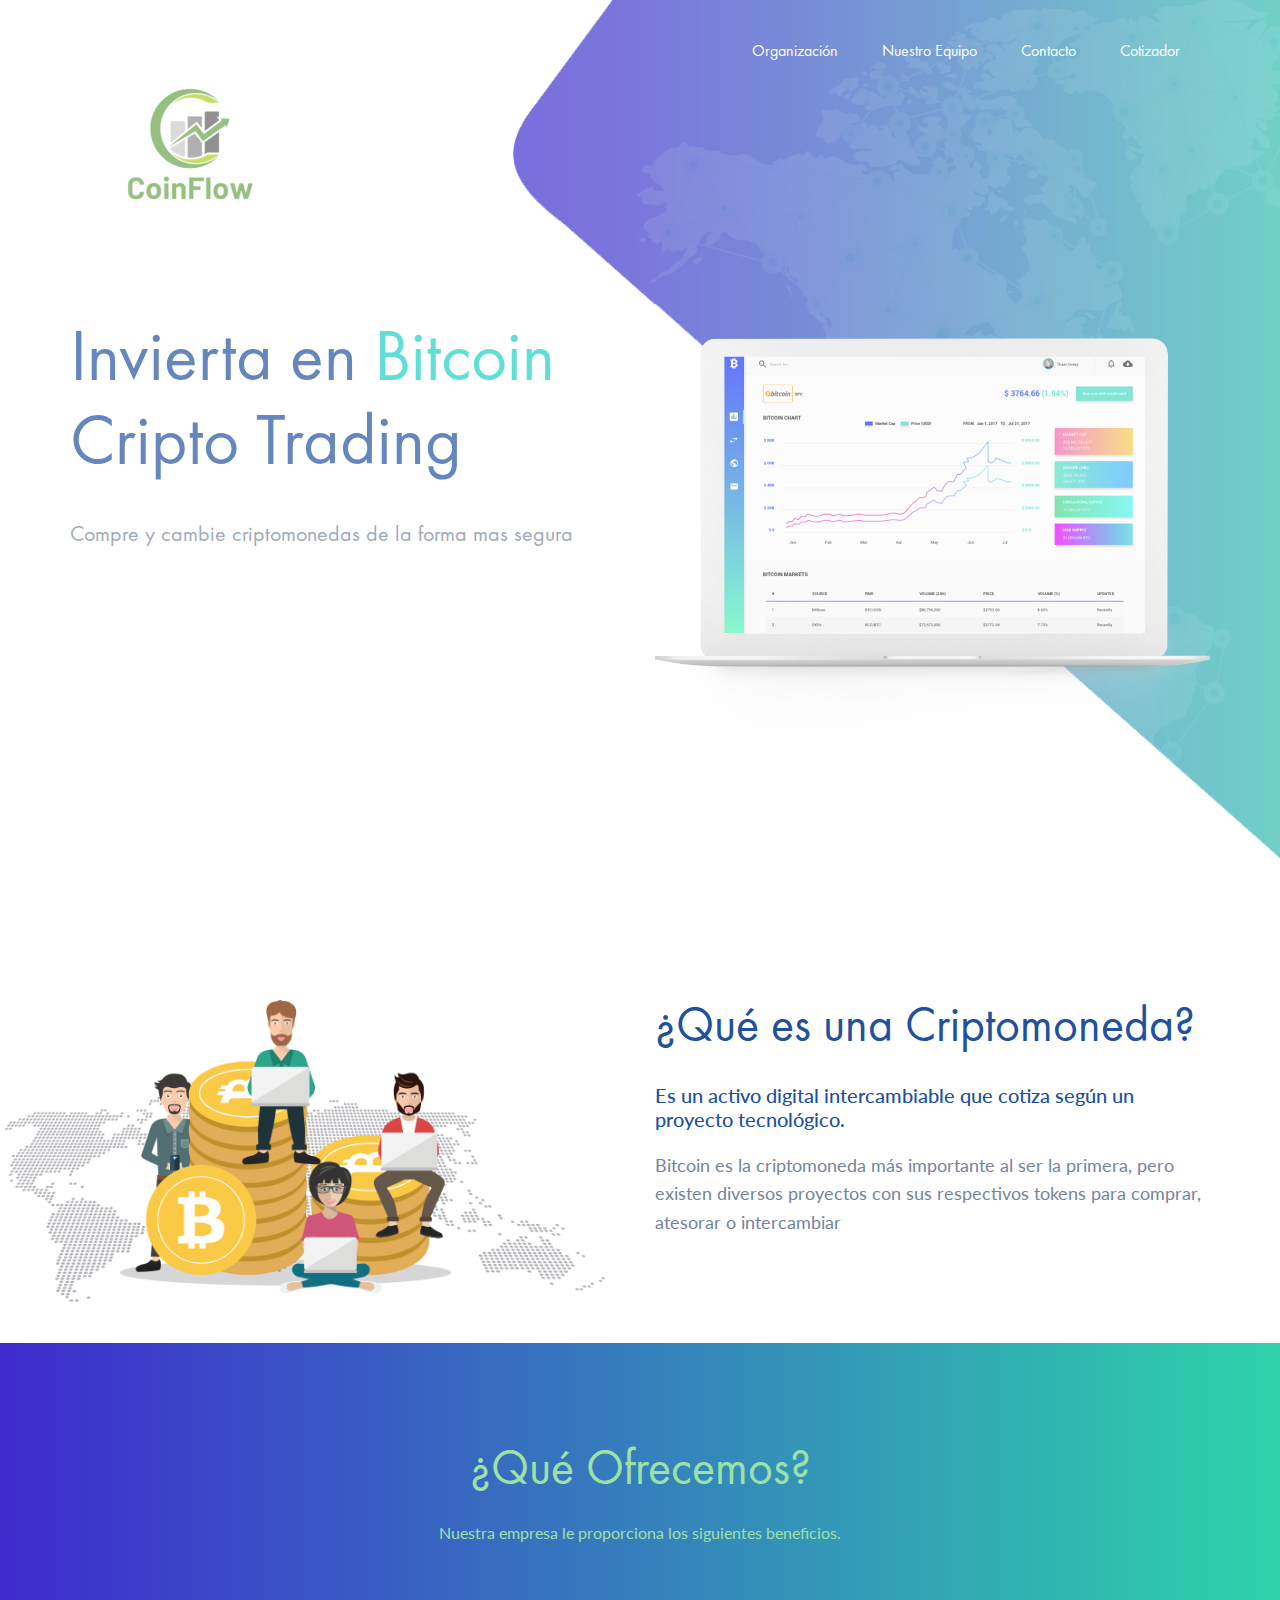
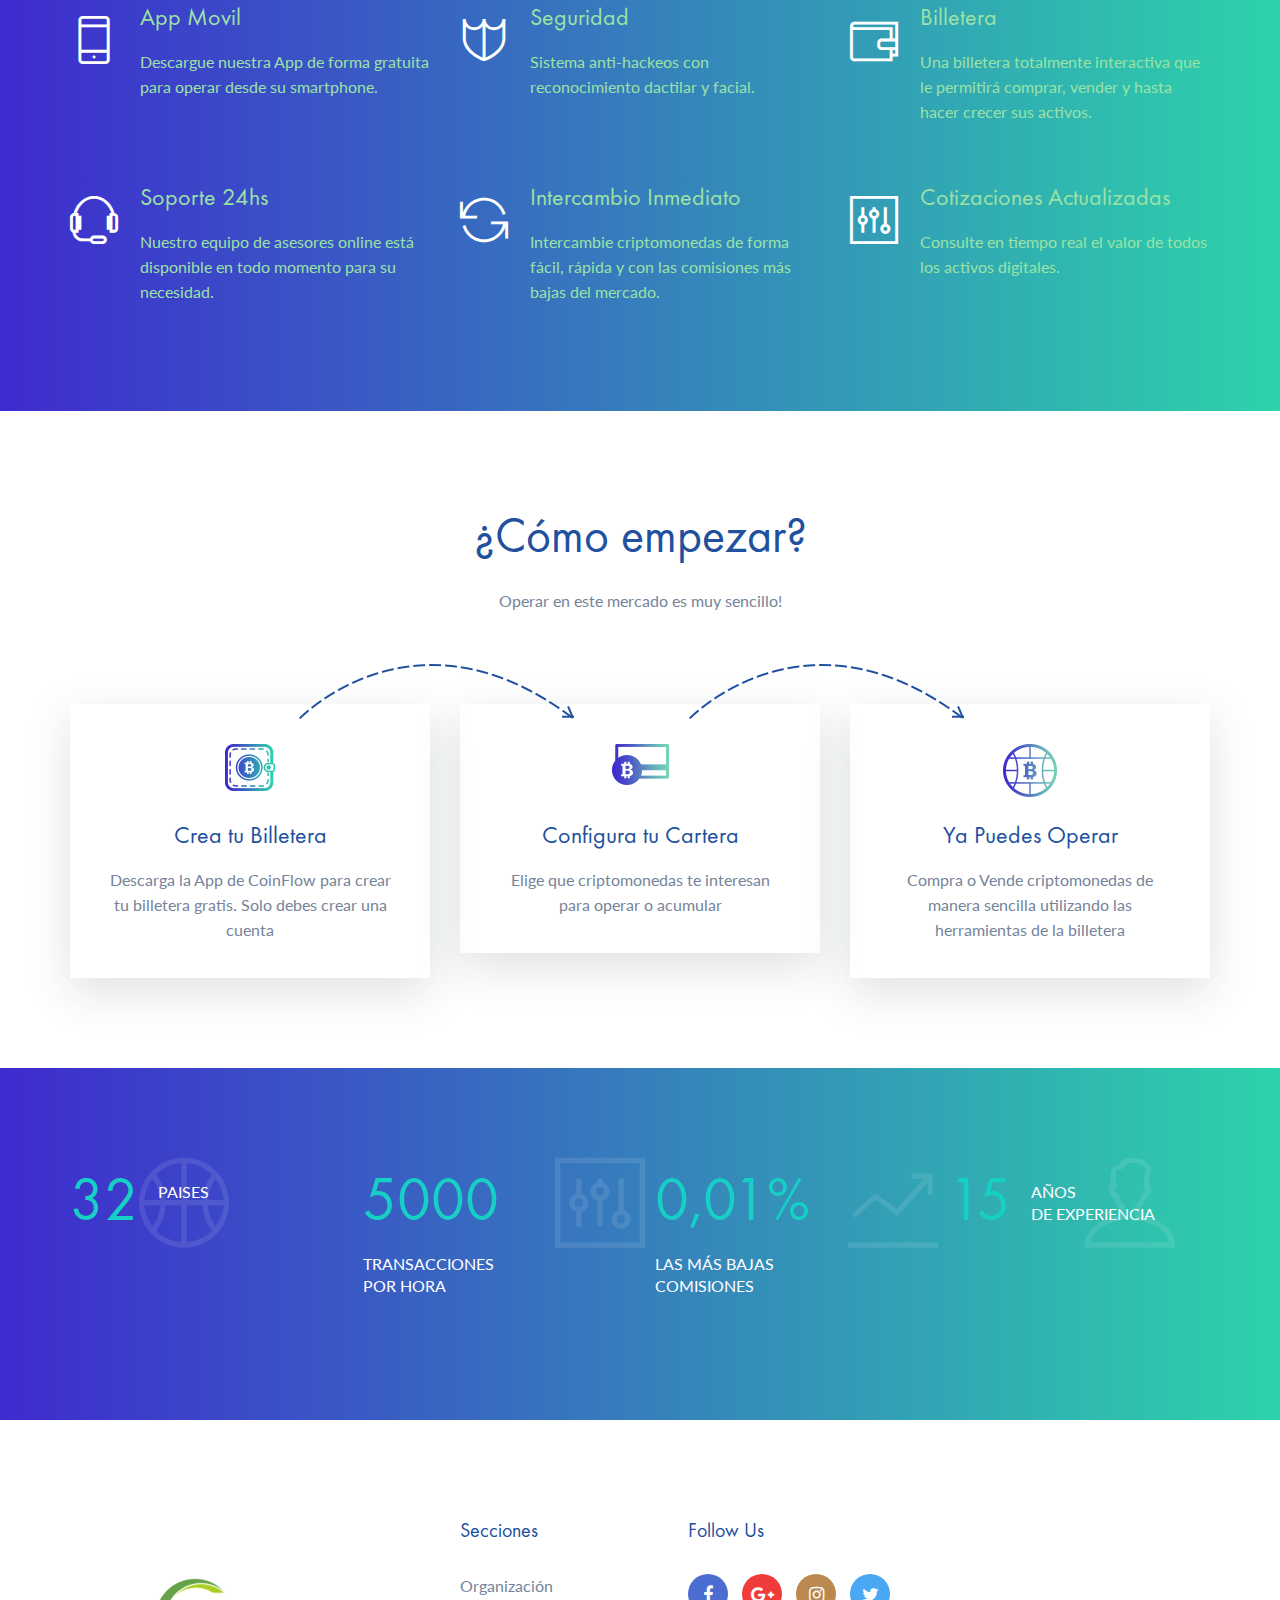
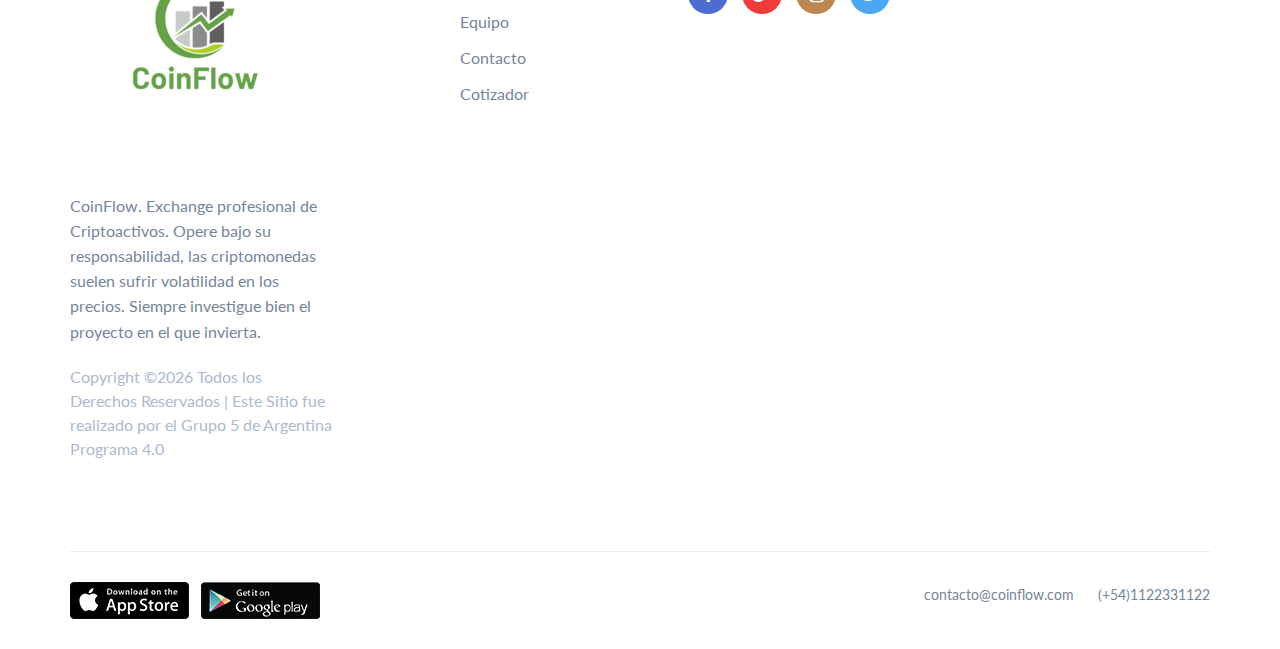
==== Home/index.html @ 4977f675 "Proyecto final" ====
<!DOCTYPE html>
<html lang="Es">
<head>
	<title>Grupo 5 - Landing Page CoinFlow</title>
	<meta charset="UTF-8">
	<meta name="description" content="Grupo 5 - Landing Page CoinFlow">
	<meta name="keywords" content="cryptocurrency, unica, creative, html">
	<meta name="viewport" content="width=device-width, initial-scale=1.0">

	<link href="img/favicon.ico" rel="shortcut icon"/>

	<link href="https://fonts.googleapis.com/css?family=Lato" rel="stylesheet">

	<link rel="stylesheet" href="css/bootstrap.min.css"/>
	<link rel="stylesheet" href="css/font-awesome.min.css"/>
	<link rel="stylesheet" href="css/themify-icons.css"/>
	<link rel="stylesheet" href="css/animate.css"/>
	<link rel="stylesheet" href="css/owl.carousel.css"/>
	<link rel="stylesheet" href="css/style.css"/>




</head>
<body>

	<div id="preloder">
		<div class="loader"></div>
	</div>

	<header class="header-section clearfix">
		<div class="container-fluid">
			<a href="index.html" class="site-logo">
				<img src="img/logo.png" alt="">
			</a>
			<div class="responsive-bar"><i class="fa fa-bars"></i></div>
			<a href="" class="user"><i class="fa fa-user"></i></a>
			<nav class="main-menu">
				<ul class="menu-list">
					<li><a href="">Organización</a></li>
					<li><a href="../Secciones/Nuestro Equipo-20230413T025126Z-001/Nuestro Equipo/Index.QS1.html">Nuestro Equipo</a></li>
					<li><a href="../Secciones/Formulario de Contacto/formulario.html">Contacto</a></li>
					<li><a href="../Secciones/Cotizador/index.html">Cotizador</a></li>
				</ul>
			</nav>
		</div>
	</header>

	<section class="hero-section">
		<div class="container">
			<div class="row">
				<div class="col-md-6 hero-text">
					<h2>Invierta en <span>Bitcoin</span> <br>Cripto Trading</h2>
					<h4>Compre y cambie criptomonedas de la forma mas segura</h4>
				</div>
				<div class="col-md-6">
					<img src="img/laptop.png" class="laptop-image" alt="">
				</div>
			</div>
		</div>
	</section>


	<section class="about-section spad">
		<div class="container">
			<div class="row">
				<div class="col-lg-6 offset-lg-6 about-text">
					<h2>¿Qué es una Criptomoneda?</h2>
					<h5>Es un activo digital intercambiable que cotiza según un proyecto tecnológico.</h5>
					<p>Bitcoin es la criptomoneda más importante al ser la primera, pero existen diversos proyectos con sus respectivos tokens para comprar, atesorar o intercambiar </p>
				</div>
			</div>
			<div class="about-img">
				<img src="img/about-img.png" alt="">
			</div>
		</div>
	</section>


	<section class="features-section spad gradient-bg">
		<div class="container text-white">
			<div class="section-title text-center">
				<h2>¿Qué Ofrecemos?</h2>
				<p>Nuestra empresa le proporciona los siguientes beneficios.</p>
			</div>
			<div class="row">
				<!-- feature -->
				<div class="col-md-6 col-lg-4 feature">
					<i class="ti-mobile"></i>
					<div class="feature-content">
						<h4>App Movil</h4>
						<p>Descargue nuestra App de forma gratuita para operar desde su smartphone. </p>
					</div>
				</div>
				<!-- feature -->
				<div class="col-md-6 col-lg-4 feature">
					<i class="ti-shield"></i>
					<div class="feature-content">
						<h4>Seguridad</h4>
						<p>Sistema anti-hackeos con reconocimiento dactilar y facial. </p>
					</div>
				</div>
				<!-- feature -->
				<div class="col-md-6 col-lg-4 feature">
					<i class="ti-wallet"></i>
					<div class="feature-content">
						<h4>Billetera</h4>
						<p>Una billetera totalmente interactiva que le permitirá comprar, vender y hasta hacer crecer sus activos. </p>
					</div>
				</div>
				<!-- feature -->
				<div class="col-md-6 col-lg-4 feature">
					<i class="ti-headphone-alt"></i>
					<div class="feature-content">
						<h4>Soporte 24hs</h4>
						<p>Nuestro equipo de asesores online está disponible en todo momento para su necesidad. </p>
					</div>
				</div>
				<!-- feature -->
				<div class="col-md-6 col-lg-4 feature">
					<i class="ti-reload"></i>
					<div class="feature-content">
						<h4>Intercambio Inmediato</h4>
						<p>Intercambie criptomonedas de forma fácil, rápida y con las comisiones más bajas del mercado. </p>
					</div>
				</div>
				<!-- feature -->
				<div class="col-md-6 col-lg-4 feature">
					<i class="ti-panel"></i>
					<div class="feature-content">
						<h4>Cotizaciones Actualizadas</h4>
						<p>Consulte en tiempo real el valor de todos los activos digitales. </p>
					</div>
				</div>
			</div>
		</div>
	</section>


	<section class="process-section spad">
		<div class="container">
			<div class="section-title text-center">
				<h2>¿Cómo empezar?</h2>
				<p>Operar en este mercado es muy sencillo! </p>
			</div>
			<div class="row">
				<div class="col-md-4 process">
					<div class="process-step">
						<figure class="process-icon">
							<img src="img/process-icons/1.png" alt="#">
						</figure>
						<h4>Crea tu Billetera</h4>
						<p>Descarga la App de CoinFlow para crear tu billetera gratis. Solo debes crear una cuenta </p>
					</div>
				</div>
				<div class="col-md-4 process">
					<div class="process-step">
						<figure class="process-icon">
							<img src="img/process-icons/2.png" alt="#">
						</figure>
						<h4>Configura tu Cartera</h4>
						<p>Elige que criptomonedas te interesan para operar o acumular </p>
					</div>
				</div>
				<div class="col-md-4 process">
					<div class="process-step">
						<figure class="process-icon">
							<img src="img/process-icons/3.png" alt="#">
						</figure>
						<h4>Ya Puedes Operar</h4>
						<p>Compra o Vende criptomonedas de manera sencilla utilizando las herramientas de la billetera </p>
					</div>
				</div>
			</div>
		</div>
	</section>


	<section class="fact-section gradient-bg">
		<div class="container">
			<div class="row">
				<div class="col-sm-6 col-md-6 col-lg-3">
					<div class="fact">
						<h2>32</h2>
						<p>Paises</p>
						<i class="ti-basketball"></i>
					</div>
				</div>
				<div class="col-sm-6 col-md-6 col-lg-3">
					<div class="fact">
						<h2>5000</h2>
						<p>Transacciones  <br> por hora</p>
						<i class="ti-panel"></i>
					</div>
				</div>
				<div class="col-sm-6 col-md-6 col-lg-3">
					<div class="fact">
						<h2>0,01%</h2>
						<p>Las más bajas <br> comisiones</p>
						<i class="ti-stats-up"></i>
					</div>
				</div>
				<div class="col-sm-6 col-md-6 col-lg-3">
					<div class="fact">
						<h2>15</h2>
						<p>Años <br> de experiencia</p>
						<i class="ti-user"></i>
					</div>
				</div>
			</div>
		</div>
	</section>



	<footer class="footer-section">
		<div class="container">
			<div class="row spad">
				<div class="col-md-6 col-lg-3 footer-widget">
					<img src="img/logo.png" class="mb-4" alt="">
					<p>CoinFlow. Exchange profesional de Criptoactivos. Opere bajo su responsabilidad, las criptomonedas suelen sufrir volatilidad en los precios. Siempre investigue bien el proyecto en el que invierta.</p>
					<span>
Copyright &copy;<script>document.write(new Date().getFullYear());</script> Todos los Derechos Reservados | Este Sitio fue realizado por el Grupo 5 de Argentina Programa 4.0</span>
				</div>
				<div class="col-md-6 col-lg-2 offset-lg-1 footer-widget">
					<h5 class="widget-title">Secciones</h5>
					<ul>
						<li><a href="#">Organización</a></li>
						<li><a href="#">Equipo</a></li>
						<li><a href="#">Contacto</a></li>
						<li><a href="#">Cotizador</a></li>
					</ul>
				</div>
				<div class="col-md-6 col-lg-3 footer-widget pl-lg-5 pl-3">
					<h5 class="widget-title">Follow Us</h5>
					<div class="social">
						<a href="" class="facebook"><i class="fa fa-facebook"></i></a>
						<a href="" class="google"><i class="fa fa-google-plus"></i></a>
						<a href="" class="instagram"><i class="fa fa-instagram"></i></a>
						<a href="" class="twitter"><i class="fa fa-twitter"></i></a>
					</div>
				</div>
			</div>
			<div class="footer-bottom">
				<div class="row">
					<div class="col-lg-4 store-links text-center text-lg-left pb-3 pb-lg-0">
						<a href=""><img src="img/appstore.png" alt="" class="mr-2"></a>
						<a href=""><img src="img/playstore.png" alt=""></a>
					</div>
					<div class="col-lg-8 text-center text-lg-right">
						<ul class="footer-nav">
							<li><a href="">contacto@coinflow.com</a></li>
							<li><a href="">(+54)1122331122</a></li>
						</ul>
					</div>
				</div>
			</div>
		</div>
	</footer>


	<script src="js/jquery-3.2.1.min.js"></script>
	<script src="js/main.js"></script>
</body>
</html>
---- Home/css/themify-icons.css ----
@font-face {
	font-family: 'themify';
	src:url('../icon-fonts/themify.eot?-fvbane');
	src:url('../icon-fonts/themify.eot?#iefix-fvbane') format('embedded-opentype'),
		url('../icon-fonts/themify.woff?-fvbane') format('woff'),
		url('../icon-fonts/themify.ttf?-fvbane') format('truetype'),
		url('../icon-fonts/themify.svg?-fvbane#themify') format('svg');
	font-weight: normal;
	font-style: normal;
}

[class^="ti-"], [class*=" ti-"] {
	font-family: 'themify';
	speak: none;
	font-style: normal;
	font-weight: normal;
	font-variant: normal;
	text-transform: none;
	line-height: 1;

	/* Better Font Rendering =========== */
	-webkit-font-smoothing: antialiased;
	-moz-osx-font-smoothing: grayscale;
}

.ti-wand:before {
	content: "\e600";
}
.ti-volume:before {
	content: "\e601";
}
.ti-user:before {
	content: "\e602";
}
.ti-unlock:before {
	content: "\e603";
}
.ti-unlink:before {
	content: "\e604";
}
.ti-trash:before {
	content: "\e605";
}
.ti-thought:before {
	content: "\e606";
}
.ti-target:before {
	content: "\e607";
}
.ti-tag:before {
	content: "\e608";
}
.ti-tablet:before {
	content: "\e609";
}
.ti-star:before {
	content: "\e60a";
}
.ti-spray:before {
	content: "\e60b";
}
.ti-signal:before {
	content: "\e60c";
}
.ti-shopping-cart:before {
	content: "\e60d";
}
.ti-shopping-cart-full:before {
	content: "\e60e";
}
.ti-settings:before {
	content: "\e60f";
}
.ti-search:before {
	content: "\e610";
}
.ti-zoom-in:before {
	content: "\e611";
}
.ti-zoom-out:before {
	content: "\e612";
}
.ti-cut:before {
	content: "\e613";
}
.ti-ruler:before {
	content: "\e614";
}
.ti-ruler-pencil:before {
	content: "\e615";
}
.ti-ruler-alt:before {
	content: "\e616";
}
.ti-bookmark:before {
	content: "\e617";
}
.ti-bookmark-alt:before {
	content: "\e618";
}
.ti-reload:before {
	content: "\e619";
}
.ti-plus:before {
	content: "\e61a";
}
.ti-pin:before {
	content: "\e61b";
}
.ti-pencil:before {
	content: "\e61c";
}
.ti-pencil-alt:before {
	content: "\e61d";
}
.ti-paint-roller:before {
	content: "\e61e";
}
.ti-paint-bucket:before {
	content: "\e61f";
}
.ti-na:before {
	content: "\e620";
}
.ti-mobile:before {
	content: "\e621";
}
.ti-minus:before {
	content: "\e622";
}
.ti-medall:before {
	content: "\e623";
}
.ti-medall-alt:before {
	content: "\e624";
}
.ti-marker:before {
	content: "\e625";
}
.ti-marker-alt:before {
	content: "\e626";
}
.ti-arrow-up:before {
	content: "\e627";
}
.ti-arrow-right:before {
	content: "\e628";
}
.ti-arrow-left:before {
	content: "\e629";
}
.ti-arrow-down:before {
	content: "\e62a";
}
.ti-lock:before {
	content: "\e62b";
}
.ti-location-arrow:before {
	content: "\e62c";
}
.ti-link:before {
	content: "\e62d";
}
.ti-layout:before {
	content: "\e62e";
}
.ti-layers:before {
	content: "\e62f";
}
.ti-layers-alt:before {
	content: "\e630";
}
.ti-key:before {
	content: "\e631";
}
.ti-import:before {
	content: "\e632";
}
.ti-image:before {
	content: "\e633";
}
.ti-heart:before {
	content: "\e634";
}
.ti-heart-broken:before {
	content: "\e635";
}
.ti-hand-stop:before {
	content: "\e636";
}
.ti-hand-open:before {
	content: "\e637";
}
.ti-hand-drag:before {
	content: "\e638";
}
.ti-folder:before {
	content: "\e639";
}
.ti-flag:before {
	content: "\e63a";
}
.ti-flag-alt:before {
	content: "\e63b";
}
.ti-flag-alt-2:before {
	content: "\e63c";
}
.ti-eye:before {
	content: "\e63d";
}
.ti-export:before {
	content: "\e63e";
}
.ti-exchange-vertical:before {
	content: "\e63f";
}
.ti-desktop:before {
	content: "\e640";
}
.ti-cup:before {
	content: "\e641";
}
.ti-crown:before {
	content: "\e642";
}
.ti-comments:before {
	content: "\e643";
}
.ti-comment:before {
	content: "\e644";
}
.ti-comment-alt:before {
	content: "\e645";
}
.ti-close:before {
	content: "\e646";
}
.ti-clip:before {
	content: "\e647";
}
.ti-angle-up:before {
	content: "\e648";
}
.ti-angle-right:before {
	content: "\e649";
}
.ti-angle-left:before {
	content: "\e64a";
}
.ti-angle-down:before {
	content: "\e64b";
}
.ti-check:before {
	content: "\e64c";
}
.ti-check-box:before {
	content: "\e64d";
}
.ti-camera:before {
	content: "\e64e";
}
.ti-announcement:before {
	content: "\e64f";
}
.ti-brush:before {
	content: "\e650";
}
.ti-briefcase:before {
	content: "\e651";
}
.ti-bolt:before {
	content: "\e652";
}
.ti-bolt-alt:before {
	content: "\e653";
}
.ti-blackboard:before {
	content: "\e654";
}
.ti-bag:before {
	content: "\e655";
}
.ti-move:before {
	content: "\e656";
}
.ti-arrows-vertical:before {
	content: "\e657";
}
.ti-arrows-horizontal:before {
	content: "\e658";
}
.ti-fullscreen:before {
	content: "\e659";
}
.ti-arrow-top-right:before {
	content: "\e65a";
}
.ti-arrow-top-left:before {
	content: "\e65b";
}
.ti-arrow-circle-up:before {
	content: "\e65c";
}
.ti-arrow-circle-right:before {
	content: "\e65d";
}
.ti-arrow-circle-left:before {
	content: "\e65e";
}
.ti-arrow-circle-down:before {
	content: "\e65f";
}
.ti-angle-double-up:before {
	content: "\e660";
}
.ti-angle-double-right:before {
	content: "\e661";
}
.ti-angle-double-left:before {
	content: "\e662";
}
.ti-angle-double-down:before {
	content: "\e663";
}
.ti-zip:before {
	content: "\e664";
}
.ti-world:before {
	content: "\e665";
}
.ti-wheelchair:before {
	content: "\e666";
}
.ti-view-list:before {
	content: "\e667";
}
.ti-view-list-alt:before {
	content: "\e668";
}
.ti-view-grid:before {
	content: "\e669";
}
.ti-uppercase:before {
	content: "\e66a";
}
.ti-upload:before {
	content: "\e66b";
}
.ti-underline:before {
	content: "\e66c";
}
.ti-truck:before {
	content: "\e66d";
}
.ti-timer:before {
	content: "\e66e";
}
.ti-ticket:before {
	content: "\e66f";
}
.ti-thumb-up:before {
	content: "\e670";
}
.ti-thumb-down:before {
	content: "\e671";
}
.ti-text:before {
	content: "\e672";
}
.ti-stats-up:before {
	content: "\e673";
}
.ti-stats-down:before {
	content: "\e674";
}
.ti-split-v:before {
	content: "\e675";
}
.ti-split-h:before {
	content: "\e676";
}
.ti-smallcap:before {
	content: "\e677";
}
.ti-shine:before {
	content: "\e678";
}
.ti-shift-right:before {
	content: "\e679";
}
.ti-shift-left:before {
	content: "\e67a";
}
.ti-shield:before {
	content: "\e67b";
}
.ti-notepad:before {
	content: "\e67c";
}
.ti-server:before {
	content: "\e67d";
}
.ti-quote-right:before {
	content: "\e67e";
}
.ti-quote-left:before {
	content: "\e67f";
}
.ti-pulse:before {
	content: "\e680";
}
.ti-printer:before {
	content: "\e681";
}
.ti-power-off:before {
	content: "\e682";
}
.ti-plug:before {
	content: "\e683";
}
.ti-pie-chart:before {
	content: "\e684";
}
.ti-paragraph:before {
	content: "\e685";
}
.ti-panel:before {
	content: "\e686";
}
.ti-package:before {
	content: "\e687";
}
.ti-music:before {
	content: "\e688";
}
.ti-music-alt:before {
	content: "\e689";
}
.ti-mouse:before {
	content: "\e68a";
}
.ti-mouse-alt:before {
	content: "\e68b";
}
.ti-money:before {
	content: "\e68c";
}
.ti-microphone:before {
	content: "\e68d";
}
.ti-menu:before {
	content: "\e68e";
}
.ti-menu-alt:before {
	content: "\e68f";
}
.ti-map:before {
	content: "\e690";
}
.ti-map-alt:before {
	content: "\e691";
}
.ti-loop:before {
	content: "\e692";
}
.ti-location-pin:before {
	content: "\e693";
}
.ti-list:before {
	content: "\e694";
}
.ti-light-bulb:before {
	content: "\e695";
}
.ti-Italic:before {
	content: "\e696";
}
.ti-info:before {
	content: "\e697";
}
.ti-infinite:before {
	content: "\e698";
}
.ti-id-badge:before {
	content: "\e699";
}
.ti-hummer:before {
	content: "\e69a";
}
.ti-home:before {
	content: "\e69b";
}
.ti-help:before {
	content: "\e69c";
}
.ti-headphone:before {
	content: "\e69d";
}
.ti-harddrives:before {
	content: "\e69e";
}
.ti-harddrive:before {
	content: "\e69f";
}
.ti-gift:before {
	content: "\e6a0";
}
.ti-game:before {
	content: "\e6a1";
}
.ti-filter:before {
	content: "\e6a2";
}
.ti-files:before {
	content: "\e6a3";
}
.ti-file:before {
	content: "\e6a4";
}
.ti-eraser:before {
	content: "\e6a5";
}
.ti-envelope:before {
	content: "\e6a6";
}
.ti-download:before {
	content: "\e6a7";
}
.ti-direction:before {
	content: "\e6a8";
}
.ti-direction-alt:before {
	content: "\e6a9";
}
.ti-dashboard:before {
	content: "\e6aa";
}
.ti-control-stop:before {
	content: "\e6ab";
}
.ti-control-shuffle:before {
	content: "\e6ac";
}
.ti-control-play:before {
	content: "\e6ad";
}
.ti-control-pause:before {
	content: "\e6ae";
}
.ti-control-forward:before {
	content: "\e6af";
}
.ti-control-backward:before {
	content: "\e6b0";
}
.ti-cloud:before {
	content: "\e6b1";
}
.ti-cloud-up:before {
	content: "\e6b2";
}
.ti-cloud-down:before {
	content: "\e6b3";
}
.ti-clipboard:before {
	content: "\e6b4";
}
.ti-car:before {
	content: "\e6b5";
}
.ti-calendar:before {
	content: "\e6b6";
}
.ti-book:before {
	content: "\e6b7";
}
.ti-bell:before {
	content: "\e6b8";
}
.ti-basketball:before {
	content: "\e6b9";
}
.ti-bar-chart:before {
	content: "\e6ba";
}
.ti-bar-chart-alt:before {
	content: "\e6bb";
}
.ti-back-right:before {
	content: "\e6bc";
}
.ti-back-left:before {
	content: "\e6bd";
}
.ti-arrows-corner:before {
	content: "\e6be";
}
.ti-archive:before {
	content: "\e6bf";
}
.ti-anchor:before {
	content: "\e6c0";
}
.ti-align-right:before {
	content: "\e6c1";
}
.ti-align-left:before {
	content: "\e6c2";
}
.ti-align-justify:before {
	content: "\e6c3";
}
.ti-align-center:before {
	content: "\e6c4";
}
.ti-alert:before {
	content: "\e6c5";
}
.ti-alarm-clock:before {
	content: "\e6c6";
}
.ti-agenda:before {
	content: "\e6c7";
}
.ti-write:before {
	content: "\e6c8";
}
.ti-window:before {
	content: "\e6c9";
}
.ti-widgetized:before {
	content: "\e6ca";
}
.ti-widget:before {
	content: "\e6cb";
}
.ti-widget-alt:before {
	content: "\e6cc";
}
.ti-wallet:before {
	content: "\e6cd";
}
.ti-video-clapper:before {
	content: "\e6ce";
}
.ti-video-camera:before {
	content: "\e6cf";
}
.ti-vector:before {
	content: "\e6d0";
}
.ti-themify-logo:before {
	content: "\e6d1";
}
.ti-themify-favicon:before {
	content: "\e6d2";
}
.ti-themify-favicon-alt:before {
	content: "\e6d3";
}
.ti-support:before {
	content: "\e6d4";
}
.ti-stamp:before {
	content: "\e6d5";
}
.ti-split-v-alt:before {
	content: "\e6d6";
}
.ti-slice:before {
	content: "\e6d7";
}
.ti-shortcode:before {
	content: "\e6d8";
}
.ti-shift-right-alt:before {
	content: "\e6d9";
}
.ti-shift-left-alt:before {
	content: "\e6da";
}
.ti-ruler-alt-2:before {
	content: "\e6db";
}
.ti-receipt:before {
	content: "\e6dc";
}
.ti-pin2:before {
	content: "\e6dd";
}
.ti-pin-alt:before {
	content: "\e6de";
}
.ti-pencil-alt2:before {
	content: "\e6df";
}
.ti-palette:before {
	content: "\e6e0";
}
.ti-more:before {
	content: "\e6e1";
}
.ti-more-alt:before {
	content: "\e6e2";
}
.ti-microphone-alt:before {
	content: "\e6e3";
}
.ti-magnet:before {
	content: "\e6e4";
}
.ti-line-double:before {
	content: "\e6e5";
}
.ti-line-dotted:before {
	content: "\e6e6";
}
.ti-line-dashed:before {
	content: "\e6e7";
}
.ti-layout-width-full:before {
	content: "\e6e8";
}
.ti-layout-width-default:before {
	content: "\e6e9";
}
.ti-layout-width-default-alt:before {
	content: "\e6ea";
}
.ti-layout-tab:before {
	content: "\e6eb";
}
.ti-layout-tab-window:before {
	content: "\e6ec";
}
.ti-layout-tab-v:before {
	content: "\e6ed";
}
.ti-layout-tab-min:before {
	content: "\e6ee";
}
.ti-layout-slider:before {
	content: "\e6ef";
}
.ti-layout-slider-alt:before {
	content: "\e6f0";
}
.ti-layout-sidebar-right:before {
	content: "\e6f1";
}
.ti-layout-sidebar-none:before {
	content: "\e6f2";
}
.ti-layout-sidebar-left:before {
	content: "\e6f3";
}
.ti-layout-placeholder:before {
	content: "\e6f4";
}
.ti-layout-menu:before {
	content: "\e6f5";
}
.ti-layout-menu-v:before {
	content: "\e6f6";
}
.ti-layout-menu-separated:before {
	content: "\e6f7";
}
.ti-layout-menu-full:before {
	content: "\e6f8";
}
.ti-layout-media-right-alt:before {
	content: "\e6f9";
}
.ti-layout-media-right:before {
	content: "\e6fa";
}
.ti-layout-media-overlay:before {
	content: "\e6fb";
}
.ti-layout-media-overlay-alt:before {
	content: "\e6fc";
}
.ti-layout-media-overlay-alt-2:before {
	content: "\e6fd";
}
.ti-layout-media-left-alt:before {
	content: "\e6fe";
}
.ti-layout-media-left:before {
	content: "\e6ff";
}
.ti-layout-media-center-alt:before {
	content: "\e700";
}
.ti-layout-media-center:before {
	content: "\e701";
}
.ti-layout-list-thumb:before {
	content: "\e702";
}
.ti-layout-list-thumb-alt:before {
	content: "\e703";
}
.ti-layout-list-post:before {
	content: "\e704";
}
.ti-layout-list-large-image:before {
	content: "\e705";
}
.ti-layout-line-solid:before {
	content: "\e706";
}
.ti-layout-grid4:before {
	content: "\e707";
}
.ti-layout-grid3:before {
	content: "\e708";
}
.ti-layout-grid2:before {
	content: "\e709";
}
.ti-layout-grid2-thumb:before {
	content: "\e70a";
}
.ti-layout-cta-right:before {
	content: "\e70b";
}
.ti-layout-cta-left:before {
	content: "\e70c";
}
.ti-layout-cta-center:before {
	content: "\e70d";
}
.ti-layout-cta-btn-right:before {
	content: "\e70e";
}
.ti-layout-cta-btn-left:before {
	content: "\e70f";
}
.ti-layout-column4:before {
	content: "\e710";
}
.ti-layout-column3:before {
	content: "\e711";
}
.ti-layout-column2:before {
	content: "\e712";
}
.ti-layout-accordion-separated:before {
	content: "\e713";
}
.ti-layout-accordion-merged:before {
	content: "\e714";
}
.ti-layout-accordion-list:before {
	content: "\e715";
}
.ti-ink-pen:before {
	content: "\e716";
}
.ti-info-alt:before {
	content: "\e717";
}
.ti-help-alt:before {
	content: "\e718";
}
.ti-headphone-alt:before {
	content: "\e719";
}
.ti-hand-point-up:before {
	content: "\e71a";
}
.ti-hand-point-right:before {
	content: "\e71b";
}
.ti-hand-point-left:before {
	content: "\e71c";
}
.ti-hand-point-down:before {
	content: "\e71d";
}
.ti-gallery:before {
	content: "\e71e";
}
.ti-face-smile:before {
	content: "\e71f";
}
.ti-face-sad:before {
	content: "\e720";
}
.ti-credit-card:before {
	content: "\e721";
}
.ti-control-skip-forward:before {
	content: "\e722";
}
.ti-control-skip-backward:before {
	content: "\e723";
}
.ti-control-record:before {
	content: "\e724";
}
.ti-control-eject:before {
	content: "\e725";
}
.ti-comments-smiley:before {
	content: "\e726";
}
.ti-brush-alt:before {
	content: "\e727";
}
.ti-youtube:before {
	content: "\e728";
}
.ti-vimeo:before {
	content: "\e729";
}
.ti-twitter:before {
	content: "\e72a";
}
.ti-time:before {
	content: "\e72b";
}
.ti-tumblr:before {
	content: "\e72c";
}
.ti-skype:before {
	content: "\e72d";
}
.ti-share:before {
	content: "\e72e";
}
.ti-share-alt:before {
	content: "\e72f";
}
.ti-rocket:before {
	content: "\e730";
}
.ti-pinterest:before {
	content: "\e731";
}
.ti-new-window:before {
	content: "\e732";
}
.ti-microsoft:before {
	content: "\e733";
}
.ti-list-ol:before {
	content: "\e734";
}
.ti-linkedin:before {
	content: "\e735";
}
.ti-layout-sidebar-2:before {
	content: "\e736";
}
.ti-layout-grid4-alt:before {
	content: "\e737";
}
.ti-layout-grid3-alt:before {
	content: "\e738";
}
.ti-layout-grid2-alt:before {
	content: "\e739";
}
.ti-layout-column4-alt:before {
	content: "\e73a";
}
.ti-layout-column3-alt:before {
	content: "\e73b";
}
.ti-layout-column2-alt:before {
	content: "\e73c";
}
.ti-instagram:before {
	content: "\e73d";
}
.ti-google:before {
	content: "\e73e";
}
.ti-github:before {
	content: "\e73f";
}
.ti-flickr:before {
	content: "\e740";
}
.ti-facebook:before {
	content: "\e741";
}
.ti-dropbox:before {
	content: "\e742";
}
.ti-dribbble:before {
	content: "\e743";
}
.ti-apple:before {
	content: "\e744";
}
.ti-android:before {
	content: "\e745";
}
.ti-save:before {
	content: "\e746";
}
.ti-save-alt:before {
	content: "\e747";
}
.ti-yahoo:before {
	content: "\e748";
}
.ti-wordpress:before {
	content: "\e749";
}
.ti-vimeo-alt:before {
	content: "\e74a";
}
.ti-twitter-alt:before {
	content: "\e74b";
}
.ti-tumblr-alt:before {
	content: "\e74c";
}
.ti-trello:before {
	content: "\e74d";
}
.ti-stack-overflow:before {
	content: "\e74e";
}
.ti-soundcloud:before {
	content: "\e74f";
}
.ti-sharethis:before {
	content: "\e750";
}
.ti-sharethis-alt:before {
	content: "\e751";
}
.ti-reddit:before {
	content: "\e752";
}
.ti-pinterest-alt:before {
	content: "\e753";
}
.ti-microsoft-alt:before {
	content: "\e754";
}
.ti-linux:before {
	content: "\e755";
}
.ti-jsfiddle:before {
	content: "\e756";
}
.ti-joomla:before {
	content: "\e757";
}
.ti-html5:before {
	content: "\e758";
}
.ti-flickr-alt:before {
	content: "\e759";
}
.ti-email:before {
	content: "\e75a";
}
.ti-drupal:before {
	content: "\e75b";
}
.ti-dropbox-alt:before {
	content: "\e75c";
}
.ti-css3:before {
	content: "\e75d";
}
.ti-rss:before {
	content: "\e75e";
}
.ti-rss-alt:before {
	content: "\e75f";
}
---- Home/css/style.css ----
@font-face {
	font-family: 'Futura';
	src: url("../fonts/Futura.woff");
}

html,
body {
	height: 100%;
	font-family: "Lato", sans-serif;
	-webkit-font-smoothing: antialiased;
	font-smoothing: antialiased;
}

h1,
h2,
h3,
h4,
h5,
h6 {
	color: #20509e;
	margin: 0;
	font-weight: 500;
	font-family: "Futura", sans-serif;
}

h1 {
	font-size: 70px;
}

h2 {
	font-size: 48px;
}

h3 {
	font-size: 30px;
}

h4 {
	font-size: 24px;
}

h5 {
	font-size: 20px;
}

h6 {
	font-size: 14px;
}

p {
	font-size: 15.7px;
	color: #75849a;
	line-height: 1.6;
}

img {
	max-width: 100%;
}

input:focus,
select:focus,
button:focus,
textarea:focus {
	outline: none;
}

a:hover,
a:focus {
	text-decoration: none;
	outline: none;
}

ul,
ol {
	padding: 0;
	margin: 0;
}



.spad {
	padding-top: 100px;
	padding-bottom: 90px;
}

.section-title {
	margin-bottom: 60px;
}

.section-title h2 {
	margin-bottom: 20px;
}

.section-title p {
	margin-bottom: 0;
}

.set-bg {
	background-repeat: no-repeat;
	background-size: cover;
	background-position: center 0;
}

.text-white h1,
.text-white h2,
.text-white h3,
.text-white h4,
.text-white h5,
.text-white p,
.text-white span,
.text-white li,
.text-white a {
	color: #9ce2a6;
}


/* Botones */

.site-btn {
	position: relative;
	display: inline-block;
	padding: 15px 30px;
	font-size: 16px;
	font-weight: 500;
	line-height: 16px;
	border-radius: 50px;
	font-family: "Futura", sans-serif;
	min-width: 170px;
	text-align: center;
	border: 2px solid #7ad4cc;
	cursor: pointer;
	color: #9ce2a6;
}

.site-btn:hover {
	color: #9ce2a6;
}

.site-btn.no-radius {
	border-radius: 2px;
}

.site-btn.sb-full-- {
	display: block;
	width: 100%;
	border-radius: 0;
}

.site-btn.sb-gradients {
	padding: 17px 32px;
	border: none;
	color: #fff;
}

.site-btn.sb-gradients.sbg-line {
	color: #20509e;
	z-index: 1;
}

.site-btn.sb-gradients.sbg-line:after {
	position: absolute;
	content: '';
	width: calc(100% - 4px);
	height: calc(100% - 4px);
	background: #9ce2a6;
	top: 2px;
	left: 2px;
	z-index: -1;
	border-radius: 50px;
}

.site-btn.sb-gradients.sbg-line:hover {
	color: #20509e;
}

.gradient-bg,
.site-btn.sb-gradients,
.member-social a:hover,
.single-blog-page .social-share a:hover,
.comment .comment-content .c-btn:hover,
.comment-form label {
	/* FF3.6-15 */
	/* Chrome10-25,Safari5.1-6 */
	background: -webkit-gradient(linear, left top, right top, from(#3e2bce), color-stop(100%, #2dd3aa), color-stop(100%, #2dd3aa), to(#2dd3aa));
	background: -o-linear-gradient(left, #3e2bce 0%, #2dd3aa 100%, #2dd3aa 100%, #2dd3aa 100%);
	background: linear-gradient(to right, #3e2bce 0%, #2dd3aa 100%, #2dd3aa 100%, #2dd3aa 100%);
	/* W3C, IE10+, FF16+, Chrome26+, Opera12+, Safari7+ */
	filter: progid:DXImageTransform.Microsoft.gradient( startColorstr='#3e2bce', endColorstr='#2dd3aa', GradientType=1);
	/* IE6-9 */
}

/* Image Popup */

.img-popup-warp .mfp-content,
.img-popup-warp.mfp-ready.mfp-removing .mfp-content {
	opacity: 0;
	-webkit-transform: scale(0.8);
	-ms-transform: scale(0.8);
	transform: scale(0.8);
	-webkit-transition: all 0.4s;
	-o-transition: all 0.4s;
	transition: all 0.4s;
}

.img-popup-warp.mfp-ready .mfp-content {
	opacity: 1;
	-webkit-transform: scale(1);
	-ms-transform: scale(1);
	transform: scale(1);
}

/* Preloder */

#preloder {
	position: fixed;
	width: 100%;
	height: 100%;
	top: 0;
	left: 0;
	z-index: 999999;
	background: #fff;
}

.loader {
	width: 40px;
	height: 40px;
	position: absolute;
	top: 50%;
	left: 50%;
	margin-top: -13px;
	margin-left: -13px;
	border-radius: 60px;
	animation: loader 0.8s linear infinite;
	-webkit-animation: loader 0.8s linear infinite;
}

@keyframes loader {
	0% {
		-webkit-transform: rotate(0deg);
		        transform: rotate(0deg);
		border: 4px solid #f44336;
		border-left-color: transparent;
	}
	50% {
		-webkit-transform: rotate(180deg);
		        transform: rotate(180deg);
		border: 4px solid #673ab7;
		border-left-color: transparent;
	}
	100% {
		-webkit-transform: rotate(360deg);
		        transform: rotate(360deg);
		border: 4px solid #f44336;
		border-left-color: transparent;
	}
}

@-webkit-keyframes loader {
	0% {
		-webkit-transform: rotate(0deg);
		border: 4px solid #f44336;
		border-left-color: transparent;
	}
	50% {
		-webkit-transform: rotate(180deg);
		border: 4px solid #673ab7;
		border-left-color: transparent;
	}
	100% {
		-webkit-transform: rotate(360deg);
		border: 4px solid #f44336;
		border-left-color: transparent;
	}
}

/*---------------------
	Header section
-----------------------*/

.header-section {
	position: absolute;
	width: 100%;
	top: 0;
	padding: 30px 50px 0;
	z-index: 99;
}

.header-section .site-btn {
	float: right;
	margin-left: 60px;
}

.header-section .responsive-bar,
.header-section .user {
	display: none;
}

.main-menu {
	float: right;
}

.menu-list {
	list-style: none;
}

.menu-list li {
	display: inline;
}

.menu-list li a {
	display: inline-block;
	font-family: "Futura", sans-serif;
	font-size: 16px;
	padding: 10px 5px;
	margin-right: 30px;
	color: #fff;
}


.hero-section {
	height: 900px;
	padding-top: 260px;
	display: block;
	background-image: url("../img/hero-bg.png");
	background-size: cover;
	background-color: #ffffff;
	background-position: right top;
	background-repeat: no-repeat;
	position: relative;
	overflow: hidden;
}

.hero-section .laptop-image {
	width: 685px;
	max-width: none;
	position: relative;
	left: 80px;
}

.hero-text {
	padding-top: 60px;
}

.hero-text h2 {
	font-size: 70px;
	margin-bottom: 35px;
}

.hero-text h2 span {
	color: #16d0c5;
}

.hero-text h4 {
	color: #75849a;
	font-size: 22px;
}

.hero-subscribe-from {
	margin-top: 50px;
	display: block;
}

.hero-subscribe-from input {
	width: 315px;
	border: 1px solid #ebebeb;
	background: #fff;
	height: 48px;
	padding: 0 25px;
	border-radius: 50px;
	font-family: "Futura", sans-serif;
	font-size: 16px;
	margin-right: 8px;
	margin-bottom: 20px;
}

/*---------------------
  About Section
-----------------------*/

.about-section .container {
	position: relative;
}

.about-text h2 {
	font-size: 48px;
	margin-bottom: 25px;
}

.about-text h5 {
	font-family: "Lato", sans-serif;
	margin-bottom: 20px;
}

.about-text p {
	font-size: 18px;
}

.about-img {
	position: absolute;
	top: 0;
	left: -120px;
	width: 662px;
}

/*---------------------
  Feature Section
-----------------------*/

.features-section .container {
	margin-bottom: -45px;
}

.feature {
	margin-bottom: 45px;
}

.feature i {
	font-size: 48px;
	float: left;
	padding-top: 10px;
}

.feature .feature-content {
	padding-left: 70px;
}

.feature .feature-content h4 {
	margin-bottom: 15px;
}

.feature .readmore {
	text-decoration: underline;
	line-height: 1.2;
}

/*---------------------
	Process Section
-----------------------*/

.process:last-child .process-step:after {
	display: none;
}

.process-step {
	position: relative;
	text-align: center;
	padding: 35px;
	margin-top: 30px;
	-webkit-box-shadow: 0 14px 43px rgba(33, 54, 61, 0.15);
	        box-shadow: 0 14px 43px rgba(33, 54, 61, 0.15);
}

.process-step .process-icon {
	height: 55px;
	margin-bottom: 30px;
	padding-top: 5px;
}

.process-step h4 {
	margin-bottom: 15px;
}

.process-step p {
	margin-bottom: 0;
}

.process-step:after {
	position: absolute;
	content: '';
	width: 275px;
	height: 56px;
	top: -40px;
	right: -40%;
	background: url("../img/process-line.png") no-repeat scroll 0 0/cover;
}

/*---------------------
	Fact Section
-----------------------*/

.fact-section {
	padding: 100px 0;
}

.fact {
	display: inline-block;
	position: relative;
}

.fact h2 {
	float: left;
	color: #16d0c5;
	font-size: 60px;
	margin-right: 20px;
}

.fact p {
	float: left;
	padding-top: 14px;
	line-height: 1.4;
	color: #fff;
	text-transform: uppercase;
}

.fact i {
	position: absolute;
	right: -20px;
	top: -10px;
	font-size: 90px;
	color: #fff;
	z-index: 0;
	opacity: 0.1;
}

/*---------------------
	Team Section
-----------------------*/

.team-section {
	background: #f3f7f9;
	overflow: hidden;
}

.team-members {
	margin: 0 -10px;
}

.member {
	background: #fff;
	width: calc(20% - 25px);
	display: inline-block;
	margin: 0 10px;
	text-align: center;
	padding: 50px 10px;
	-webkit-box-shadow: 1px 1px 1px rgba(33, 54, 61, 0.15);
	        box-shadow: 1px 1px 1px rgba(33, 54, 61, 0.15);
	border-radius: 10px;
	position: relative;
}

.member h2 {
	font-size: 22px;
	margin-bottom: 5px;
}

.member span {
	font-size: 14px;
	color: #75849a;
	display: block;
}

.member .member-text {
	-webkit-transition: all 0.4s;
	-o-transition: all 0.4s;
	transition: all 0.4s;
	opacity: 1;
}

.member:hover {
	-webkit-box-shadow: 1px 14px 43px rgba(33, 54, 61, 0.15);
	        box-shadow: 1px 14px 43px rgba(33, 54, 61, 0.15);
}

.member:hover .member-info {
	opacity: 1;
}

.member:hover .member-text {
	opacity: 0;
}

.member-img {
	width: 230px;
	height: 230px;
	display: inline-block;
	border-radius: 50%;
	margin-bottom: 25px;
}

.member-social {
	padding-top: 25px;
	background: #fff;
	position: relative;
	z-index: 2;
}

.member-social a {
	width: 50px;
	height: 50px;
	display: inline-block;
	border-radius: 50%;
	background: #cbd3df;
	color: #fff;
	padding-top: 13px;
	margin: 0 8px;
}

.member-meta {
	padding-left: 85px;
}

.member-info {
	padding: 50px 60px 10px;
	position: absolute;
	width: 100%;
	top: 0;
	left: 0;
	text-align: left;
	opacity: 0;
	-webkit-transition: all 0.4s;
	-o-transition: all 0.4s;
	transition: all 0.4s;
	height: 380px;
	overflow-y: auto;
}

.member-info p {
	display: block;
	padding-top: 25px;
	margin-bottom: 0;
}

.member-img.mf {
	width: 60px;
	height: 60px;
	opacity: 1;
	float: left;
	margin-bottom: 0;
}

/*---------------------
  Review Section
-----------------------*/

.review-meta-slider {
	position: relative;
	width: 300px;
}

.author-meta {
	padding: 50px 0 70px;
	position: relative;
	text-align: center;
}

.author-meta:last-child {
	margin-right: 0;
}

.author-avatar {
	width: 80px;
	height: 80px;
	border: 6px solid #fff;
	border-radius: 50%;
	-webkit-box-shadow: 0px 16px 21px rgba(33, 54, 61, 0.15);
	        box-shadow: 0px 16px 21px rgba(33, 54, 61, 0.15);
	display: inline-block;
}

.author-avatar h4 {
	font-size: 22px;
}

.author-avatar p {
	font-size: 14px;
}

.author-name {
	position: absolute;
	width: 280px;
	left: -50%;
	bottom: -10px;
	margin-left: -50px;
	text-align: center;
	visibility: hidden;
}

.center .author-meta {
	top: -6px;
}

.center .author-name {
	visibility: visible;
}

.center .author-avatar {
	width: 100px;
	height: 100px;
}

.review-text p {
	font-size: 22px;
}

.review-text-slider .owl-nav {
	padding-top: 15px;
}

.review-text-slider .owl-prev,
.review-text-slider .owl-next {
	width: 50px;
	height: 50px;
	display: inline-block;
	background: #cbd3df;
	color: #fff;
	font-size: 24px;
	text-align: center;
	margin-right: 10px;
	border-radius: 50%;
	padding-top: 8px;
}

.pull-3 {
	right: 66.666667%;
}

.push-8 {
	left: 33.333333%;
}

/*---------------------
	Newsletter Section
-----------------------*/

.newsletter-section {
	padding: 50px 0;
}

.newsletter-text h2 {
	font-size: 36px;
	margin-bottom: 10px;
}

.newsletter-text p {
	margin-bottom: 0;
}

.newsletter-form {
	position: relative;
	margin-top: 20px;
	padding-left: 40px;
}

.newsletter-form input {
	width: 100%;
	font-size: 16px;
	padding: 12px 30px;
	border: none;
	border-radius: 50px;
	padding-right: 160px;
	background: rgba(255, 255, 255, 0.2);
	color: #fff;
}

.newsletter-form button {
	position: absolute;
	right: 0;
	top: 0;
	height: 100%;
	border: none;
	border-radius: 0px 50px 50px 0px;
	min-width: 140px;
	background: #fff;
	color: #20509e;
	font-size: 14px;
	font-weight: 600;
	cursor: pointer;
}

.newsletter-form ::-webkit-input-placeholder {
	color: #fff;
}

.newsletter-form :-ms-input-placeholder {
	color: #fff;
}

.newsletter-form ::-ms-input-placeholder {
	color: #fff;
}

.newsletter-form ::placeholder {
	color: #fff;
}

/*---------------------
  Blog Section
-----------------------*/

.blog-section {
	background: #f3f7f9;
}

.blog-thumb {
	margin-bottom: 0;
}

.blog-text {
	background: #fff;
	padding: 30px;
	-webkit-box-shadow: 0px 23px 49px rgba(33, 54, 61, 0.1);
	        box-shadow: 0px 23px 49px rgba(33, 54, 61, 0.1);
}

.blog-text .post-date {
	font-size: 14px;
	font-family: "Futura", sans-serif;
	color: #16d0c5;
	text-transform: uppercase;
	margin-bottom: 15px;
	display: block;
	letter-spacing: 2px;
}

.blog-text .blog-title {
	font-size: 22px;
	margin-bottom: 20px;
}

.blog-text .blog-title a {
	color: #20509e;
}

.blog-text .post-meta a {
	font-size: 13px;
	color: #75849a;
	margin-right: 25px;
}

.blog-text .post-meta a:last-child {
	margin-right: 0;
}

.blog-text .post-meta a span {
	color: #cbd3df;
}

.blog-text .post-meta a i {
	color: #16d0c5;
}

.post-loadmore {
	width: 100%;
	border-radius: 0px;
}

.post-loadmore.site-btn.sb-gradients.sbg-line:after {
	border-radius: 0px;
}

/*---------------------
	Footer Section
-----------------------*/

.footer-widget span {
	color: #acb9cc;
}

.footer-widget p {
	margin-bottom: 20px;
}

.footer-widget .widget-title {
	margin-bottom: 30px;
	font-size: 20px;
}

.footer-widget ul {
	list-style: none;
}

.footer-widget ul a {
	font-size: 16px;
	color: #75849a;
	display: block;
	margin-bottom: 12px;
}

.footer-widget ul li:last-child a {
	margin-bottom: 0;
}

.social a {
	width: 40px;
	height: 40px;
	border-radius: 50%;
	color: #fff;
	display: inline-block;
	margin-right: 10px;
	text-align: center;
	padding-top: 7px;
	font-size: 18px;
}

.social a:last-child {
	margin-right: 0;
}

.social .facebook {
	background: #4b6cd0;
}

.social .google {
	background: #f03b3b;
}

.social .instagram {
	background: #bb8950;
}

.social .twitter {
	background: #49a7f3;
}

.footer-bottom {
	border-top: 1px solid #ebebeb;
	padding: 30px 0;
}

.footer-nav {
	list-style: none;
}

.footer-nav li {
	display: inline-block;
}

.footer-nav li a {
	color: #75849a;
	font-size: 14px;
	margin-left: 20px;
}

/*---------------------
	Other Pages
----------------------
======================*/

.page-info-section {
	height: 300px;
	background-image: url("../img/page-info-bg.png");
	background-size: cover;
	background-color: #f3f7f9;
	background-position: right top;
	background-repeat: no-repeat;
	position: relative;
	overflow: hidden;
	display: block;
	padding-top: 100px;
}

.page-info-section h2 {
	font-size: 48px;
}

.site-beradcamb {
	padding-top: 10px;
}

.site-beradcamb a {
	color: #20509e;
	font-size: 16px;
}

.site-beradcamb span {
	color: #acb9cc;
	font-size: 16px;
}

.site-beradcamb i {
	margin: 0 3px;
}

/*---------------------
  Blog page
-----------------------*/

.blog-page .blog-item {
	margin-bottom: 30px;
}

.blog-page .readmore {
	color: #20509e;
}

.blog-page .readmore i {
	color: #16d0c5;
}

.bi-feature .post-meta {
	margin-bottom: 30px;
}

.bi-feature .blog-text .blog-title {
	font-size: 36px;
}

.widget-area {
	padding: 30px;
	-webkit-box-shadow: 0px 23px 49px rgba(33, 54, 61, 0.15);
	        box-shadow: 0px 23px 49px rgba(33, 54, 61, 0.15);
	margin-bottom: 32px;
}

.widget-area .widget-title {
	margin-bottom: 25px;
}

.widget-area .widget {
	margin-bottom: 20px;
}

.widget-area .widget .widget-title {
	padding-bottom: 30px;
	margin-bottom: 30px;
	border-bottom: 1px solid #ebebeb;
	line-height: 24px;
}

.widget-area .widget ul {
	list-style: none;
}

.widget-area .widget ul a {
	display: inline-block;
	font-size: 16px;
	color: #20509e;
	margin-bottom: 20px;
}

.widget-area .widget ul a:hover {
	color: #16d0c5;
}

.widget-area .widget .popular-posts span {
	color: #16d0c5;
	font-size: 12px;
	display: block;
	margin-bottom: 7px;
	text-transform: uppercase;
}

.widget-area .widget .popular-posts h5 a {
	font-size: 18px;
	color: #20509e;
}

.widget-area .widget .popular-posts h5 a:hover {
	color: #20509e;
}

.widget-area .widget .twitter-widget li {
	margin-bottom: 20px;
}

.widget-area .widget .twitter-widget span {
	color: #16d0c5;
	font-size: 12px;
	display: block;
	text-transform: uppercase;
}

.widget-area .widget .twitter-widget h5 {
	font-size: 18px;
	color: #20509e;
	margin-bottom: 5px;
}

.widget-area .widget .twitter-widget a {
	font-size: 18px;
	color: #1f6ae5;
	display: block;
	margin-bottom: 5px;
}

.widget-area .widget .twitter-widget a:hover {
	color: #1f6ae5;
}

.widget-area .widget-subscribe-from {
	padding-top: 10px;
	display: block;
}

.widget-area .widget-subscribe-from input {
	margin-right: 0;
	margin-bottom: 20px;
	width: 100%;
	background: #f3f7f9;
	border: 1px solid #ebebeb;
	padding: 15px 20px;
	font-size: 14px;
}

.single-blog-page blockquote {
	font-size: 24px;
	color: #20509e;
	padding-left: 25px;
	border-left: 2px solid #16d0c5;
	line-height: normal;
	margin: 40px 0;
	display: block;
}

.single-blog-page blockquote span {
	display: block;
	font-size: 16px;
	color: #16d0c5;
	padding-top: 10px;
}

.single-blog-page .post-tags a {
	display: inline-block;
	font-size: 11px;
	text-transform: uppercase;
	padding: 6px 15px;
	margin-right: 2px;
	margin-top: 5px;
	color: #75849a;
	background: #f3f7f9;
	border: 1px solid #ebebeb;
	margin-right: 5px;
}

.single-blog-page .social-share {
	display: block;
	text-align: right;
}

.single-blog-page .social-share p {
	display: inline-block;
	font-size: 14px;
	margin-right: 10px;
	color: #595959;
}

.single-blog-page .social-share a {
	display: inline-block;
	width: 40px;
	height: 40px;
	margin-left: 8px;
	text-align: center;
	border-radius: 40px;
	background: #f3f7f9;
	color: #75849a;
	padding-top: 9px;
	font-size: 14px;
	-webkit-box-shadow: 0 0 0 1px #ebebeb;
	        box-shadow: 0 0 0 1px #ebebeb;
	-webkit-transition: all 0.4s;
	-o-transition: all 0.4s;
	transition: all 0.4s;
}

.single-blog-page .social-share a:hover {
	color: #fff;
}

.releted-posts {
	padding-top: 50px;
	margin-top: 25px;
	border-top: 1px solid #ebebeb;
}

.releted-posts .blog-item {
	padding-top: 25px;
}

.releted-posts .blog-text {
	-webkit-box-shadow: 0 0 0 1px #ebebeb;
	        box-shadow: 0 0 0 1px #ebebeb;
	padding: 28px 28px 20px;
}

.releted-posts .blog-text .blog-title {
	font-size: 22px;
}

.releted-posts .post-meta {
	margin-bottom: 0;
}

.comment-area {
	padding-top: 50px;
}

.comment-list {
	padding-top: 40px;
	margin-top: 25px;
	border-top: 1px solid #ebebeb;
	list-style: none;
}

.comment-list .replay-comment-list {
	list-style: none;
	margin-left: 14%;
}

.comment {
	margin-bottom: 40px;
}

.comment .comment-avator {
	float: left;
	width: 70px;
	height: 70px;
	border-radius: 50%;
}

.comment .comment-content {
	padding-left: 100px;
}

.comment .comment-content h5 {
	font-size: 18px;
	margin-bottom: 10px;
}

.comment .comment-content h5 span {
	font-size: 12px;
	color: #acb9cc;
	font-family: "Lato", sans-serif;
}

.comment .comment-content p {
	margin-bottom: 0;
}

.comment .comment-content .c-btn {
	font-family: "Futura", sans-serif;
	display: inline-block;
	font-size: 14px;
	border: 1px solid #ebebeb;
	background: #f3f7f9;
	color: #20509e;
	padding: 4px 25px;
	border-radius: 2px;
	margin-right: 5px;
	margin-top: 20px;
}

.comment .comment-content .c-btn:hover {
	color: #fff;
}

.comment-form .form-group {
	position: relative;
	padding: 1px;
	margin-bottom: 20px;
}

.comment-form input,
.comment-form textarea {
	width: 100%;
	padding: 11px 20px;
	border: none;
	border: 1px solid #e5e5e5;
	position: relative;
	z-index: 1;
	-webkit-transition: all 0.3s ease;
	-o-transition: all 0.3s ease;
	transition: all 0.3s ease;
}

.comment-form input:focus,
.comment-form textarea:focus {
	border-color: transparent;
}

.comment-form input:focus+label,
.comment-form textarea:focus+label {
	opacity: 1;
}

.comment-form label {
	position: absolute;
	width: 100%;
	height: 100%;
	left: 0;
	top: 0;
	display: block;
	opacity: 0;
	-webkit-transition: all 0.3s ease;
	-o-transition: all 0.3s ease;
	transition: all 0.3s ease;
}

.comment-form textarea {
	height: 115px;
	display: -ms-grid;
	display: grid;
}

/*---------------------
	Contact page
-----------------------*/

.contact-form {
	padding-right: 35px;
}

.contact-form h5 {
	font-size: 16px;
	font-family: "Lato", sans-serif;
}

.contact-form h5 span {
	color: #16d0c5;
}

.contact-form .form-group {
	position: relative;
	margin-bottom: 20px;
}

.contact-form .form-group span {
	position: absolute;
	right: 0;
	top: 10px;
	font-size: 16px;
	color: #7bc063;
	opacity: 0;
	-webkit-transition: all 0.3s;
	-o-transition: all 0.3s;
	transition: all 0.3s;
}

.contact-form .form-group span.active {
	opacity: 1;
}

.contact-form .check-form {
	padding-right: 20px;
}

.contact-form input,
.contact-form textarea {
	width: 100%;
	height: 50px;
	border: none;
	border-bottom: 1px solid #ebebeb;
	font-size: 16px;
	padding-bottom: 10px;
	color: #20509e;
}

.contact-form input:focus,
.contact-form textarea:focus {
	border-color: #20509e;
}

.contact-form textarea {
	padding-bottom: 10px;
	padding-top: 10px;
	height: 115px;
}

.contact-form .contact-type .ct-label {
	display: inline-block;
	position: relative;
	padding-left: 20px;
	margin-bottom: 12px;
	margin-right: 40px;
	cursor: pointer;
	font-size: 16px;
	color: #acb9cc;
	-webkit-user-select: none;
	-moz-user-select: none;
	-ms-user-select: none;
	user-select: none;
}

.contact-form .contact-type .ct-label input {
	position: absolute;
	opacity: 0;
	cursor: pointer;
}

.contact-form .contact-type .ct-label input:checked~.checkmark:after {
	content: '\f111';
	color: #16d0c5;
}

.contact-form .contact-type .ct-label .checkmark {
	position: absolute;
	top: 3px;
	left: 0;
	height: 25px;
	width: 25px;
}

.contact-form .contact-type .ct-label .checkmark:after {
	position: absolute;
	content: "\f10c";
	font-family: 'FontAwesome';
	font-size: 14px;
}

.contact-form .contact-type .ct-label:last-child {
	margin-right: 0;
}

.contact-form ::-webkit-input-placeholder {
	color: #acb9cc;
}

.contact-form :-ms-input-placeholder {
	color: #acb9cc;
}

.contact-form ::-ms-input-placeholder {
	color: #acb9cc;
}

.contact-form ::placeholder {
	color: #acb9cc;
}

.map {
	height: 390px;
	-webkit-box-shadow: 0px 23px 49px rgba(33, 54, 61, 0.15);
	        box-shadow: 0px 23px 49px rgba(33, 54, 61, 0.15);
}

/*------------------
	Responsive
---------------------*/

@media (min-width: 1200px) {
	.container {
		max-width: 1170px;
	}
}

@media (max-width: 1585px) {
	.hero-section .laptop-image {
		left: 0;
	}
}

@media (max-width: 1425px) {
	.header-section .site-btn {
		margin-left: 0;
	}
	.hero-section,
	.page-info-section {
		background-position: right 30% top;
	}
	.hero-section .laptop-image {
		width: auto;
		max-width: 100%;
		top: 70px;
	}
	.about-img {
		left: -50px;
		width: 600px;
	}
}

@media (min-width: 1199px) and (max-width: 1390px) {
	.member {
		padding: 35px 10px;
	}
	.member-img {
		width: 160px;
		height: 160px;
	}
	.member-info {
		padding: 50px 27px 10px;
		height: 275px;
	}
	.member-social a {
		margin: 0 5px;
	}
}

/* Medium screen : 992px. */

@media only screen and (min-width: 992px) and (max-width: 1199px) {
	.menu-list li a {
		margin-right: 15px;
	}
	.hero-section,
	.page-info-section {
		background-position: right 23% top;
	}
	.about-img {
		left: 0px;
		width: 480px;
	}
	.member {
		width: calc(33.333333% - 25px);
		margin-bottom: 30px;
	}
	.team-members {
		text-align: center;
	}
	.fact h2 {
		font-size: 45px;
		margin-right: 10px;
	}
	.fact p {
		padding-top: 7px;
	}
	.fact i {
		font-size: 67px;
	}
}

/* Tablet :768px. */

@media only screen and (min-width: 768px) and (max-width: 991px) {
	.header-section {
		padding: 30px 15px 0;
	}
	.menu-list li a {
		margin-right: 6px;
	}
	.header-section .site-btn {
		margin-left: 10px;
	}
	.hero-section {
		background-position: right 25% top;
		height: 730px;
		padding-top: 160px;
	}
	.page-info-section {
		background-position: right 33% top;
	}
	.page-info-section h2 {
		font-size: 40px;
	}
	.hero-text h2 {
		font-size: 45px;
	}
	.process-step:after {
		width: 154px;
		height: 35px;
		top: -10px;
		right: -44%;
		background-size: contain;
	}
	.about-img {
		position: relative;
		display: block;
		left: 0;
		width: auto;
		margin-top: 50px;
	}
	.member {
		width: calc(33.333333% - 25px);
		margin-bottom: 30px;
		padding: 35px 10px;
	}
	.member-img {
		width: 160px;
		height: 160px;
	}
	.member-info {
		padding: 50px 27px 10px;
		height: 275px;
	}
	.member-social a {
		margin: 0 5px;
	}
	.team-members {
		text-align: center;
	}
	.fact {
		margin-bottom: 30px;
	}
	.pull-3 {
		right: 0;
	}
	.push-8 {
		left: 0;
	}
	.review-section {
		text-align: center;
	}
	.review-text {
		padding: 0 60px;
	}
	.review-text-slider .owl-nav {
		padding-top: 0;
		position: absolute;
		top: 50%;
		margin-top: -45px;
		left: 0;
		width: 100%;
	}
	.review-text-slider .owl-prev {
		float: left;
	}
	.review-text-slider .owl-next {
		float: right;
	}
	.review-meta-slider {
		margin: auto;
	}
	.author-meta {
		padding-top: 0;
	}
	.newsletter-form {
		padding-left: 0;
	}
	.footer-widget {
		margin-bottom: 30px;
	}
	.newsletter-section {
		text-align: center;
	}
}

/* Large Mobile :480px. */

@media only screen and (max-width: 767px) {
	.header-section {
		padding: 30px 0;
		background: #fff;
	}
	.header-section .responsive-bar {
		float: right;
		font-size: 25px;
		display: block;
		cursor: pointer;
	}
	.header-section .user {
		float: right;
		font-size: 25px;
		color: #333;
		margin-right: 20px;
		display: block;
	}
	.main-menu {
		float: none;
		position: absolute;
		width: 100%;
		left: 0;
		top: 100%;
		background: #fff;
		padding: 0 15px;
		display: none;
		-webkit-box-shadow: 0 14px 43px rgba(33, 54, 61, 0.15);
		        box-shadow: 0 14px 43px rgba(33, 54, 61, 0.15);
	}
	.menu-list {
		list-style: none;
	}
	.menu-list li {
		display: block;
		border-top: 1px solid #e1e1e1;
	}
	.menu-list li a {
		display: block;
		padding: 10px 5px;
		margin-right: 0;
		color: #20509e;
	}
	.hero-text h2 {
		font-size: 40px;
	}
	.hero-section {
		height: auto;
		padding-bottom: 100px;
		padding-top: 160px;
		background-position: right 50% top;
	}
	.page-info-section {
		background-position: right 56% top;
		margin-top: 97px;
	}
	.page-info-section h2 {
		font-size: 40px;
	}
	.about-img {
		position: relative;
		display: block;
		left: 0;
		width: auto;
		margin-top: 50px;
	}
	.team-members {
		margin: 0;
		padding: 0 15px;
	}
	.member {
		width: 100%;
		margin-bottom: 30px;
		margin-left: 0;
	}
	.fact {
		margin-bottom: 30px;
	}
	.process-step:after {
		display: none;
	}
	.pull-3 {
		right: 0;
	}
	.push-8 {
		left: 0;
	}
	.review-section {
		text-align: center;
	}
	.review-text {
		padding: 0 60px;
	}
	.review-text-slider .owl-nav {
		padding-top: 0;
		position: absolute;
		top: 50%;
		margin-top: -45px;
		left: 0;
		width: 100%;
	}
	.review-text-slider .owl-prev {
		float: left;
	}
	.review-text-slider .owl-next {
		float: right;
	}
	.review-meta-slider {
		margin: auto;
	}
	.author-meta {
		padding-top: 0;
	}
	.header-section .site-btn {
		display: none;
	}
	.newsletter-form {
		padding-left: 0;
	}
	.newsletter-section {
		text-align: center;
	}
	.review-text p {
		font-size: 20px;
	}
	.blog-item {
		margin-bottom: 30px;
	}
	.footer-widget {
		margin-bottom: 30px;
	}
	.single-blog-page .social-share {
		text-align: left;
		margin-top: 20px;
	}
}

/* small Mobile :320px. */

@media only screen and (max-width: 479px) {
	.review-text {
		padding: 0 45px;
	}
	.review-text p {
		font-size: 18px;
	}
	.newsletter-form input {
		padding-right: 30px;
	}
	.newsletter-form button {
		position: relative;
		padding: 14px;
		border-radius: 50px;
		margin-top: 23px;
	}
	.review-text-slider .owl-prev,
	.review-text-slider .owl-next {
		width: 40px;
		height: 40px;
		font-size: 18px;
	}
	.review-meta-slider {
		width: auto;
	}
	.member-img {
		width: 180px;
		height: 180px;
	}
	.member-info {
		padding: 50px 20px 10px;
		height: 320px;
	}
	.blog-text {
		padding: 15px;
	}
	.comment .comment-avator {
		float: none;
		margin-bottom: 20px;
	}
	.comment .comment-content {
		padding-left: 0;
	}
}
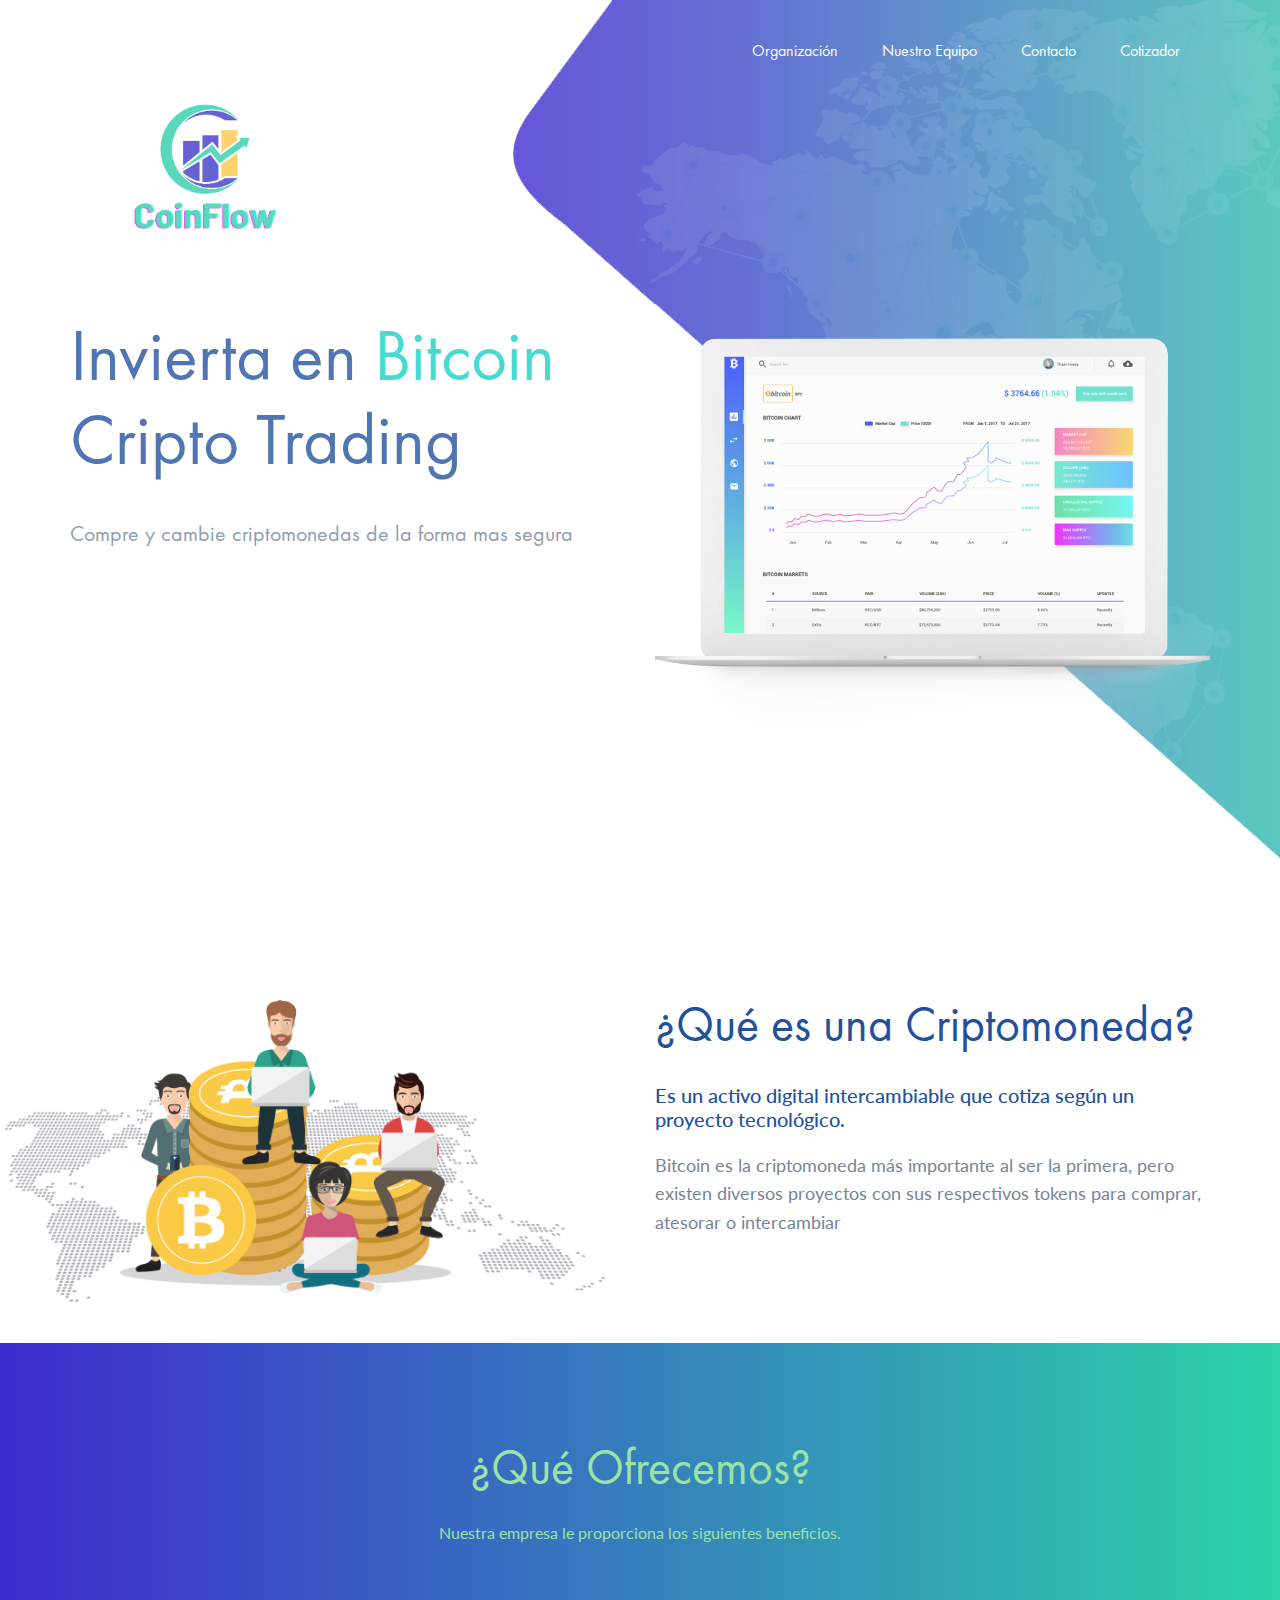
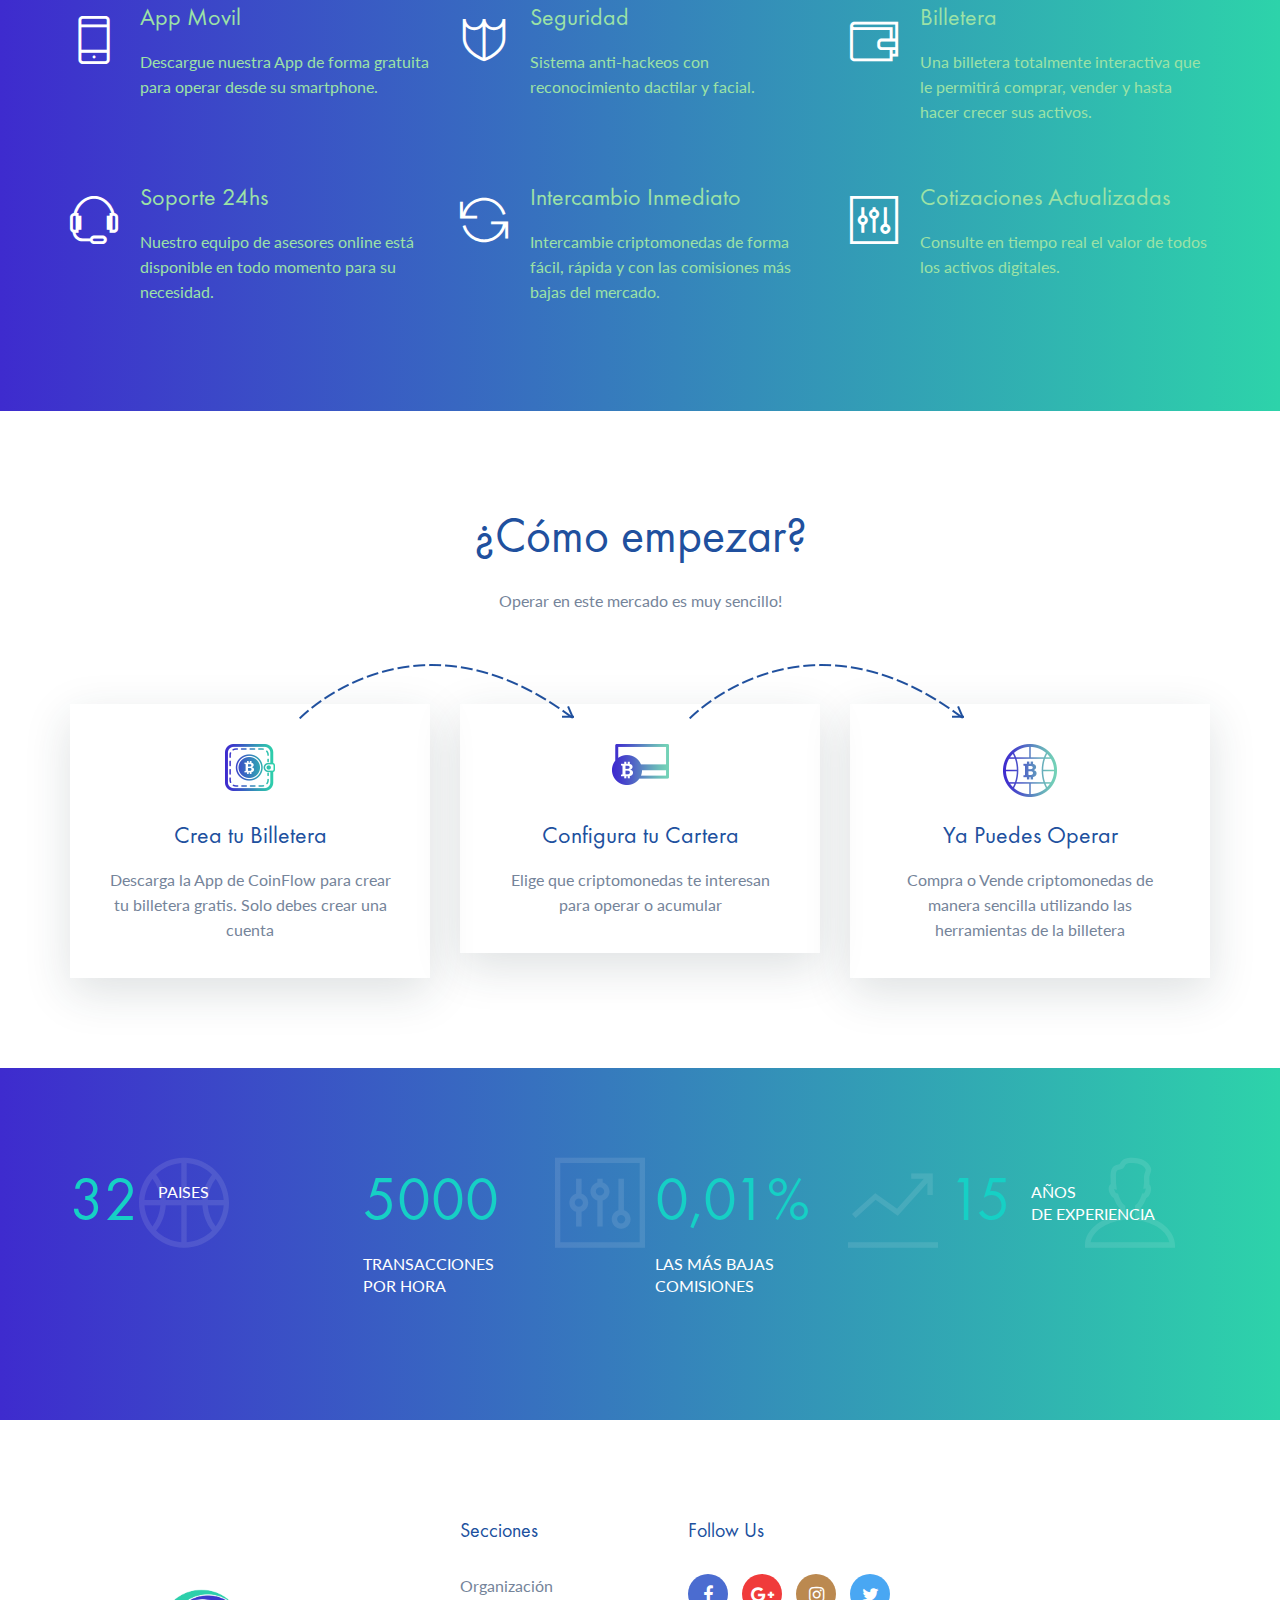
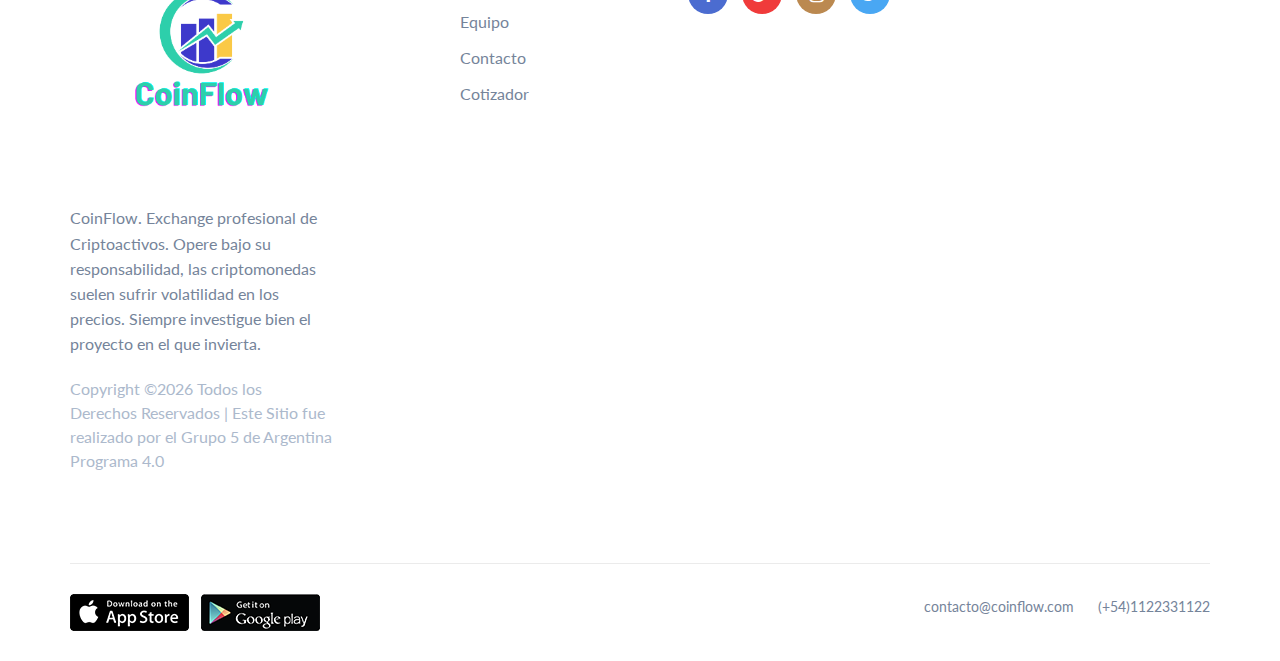
==== commit f306ccc7: "modifico formulario de contacto" ====
--- a/Home/index.html
+++ b/Home/index.html
@@ -31,13 +31,13 @@
 	<header class="header-section clearfix">
 		<div class="container-fluid">
 			<a href="index.html" class="site-logo">
-				<img src="img/logo.png" alt="">
+				<img src="img/logo.png" alt="" width="280 px">
 			</a>
 			<div class="responsive-bar"><i class="fa fa-bars"></i></div>
 			<a href="" class="user"><i class="fa fa-user"></i></a>
 			<nav class="main-menu">
 				<ul class="menu-list">
-					<li><a href="">Organización</a></li>
+					<li><a href="../Secciones/cripto/index.html">Organización</a></li>
 					<li><a href="../Secciones/Nuestro Equipo-20230413T025126Z-001/Nuestro Equipo/Index.QS1.html">Nuestro Equipo</a></li>
 					<li><a href="../Secciones/Formulario de Contacto/formulario.html">Contacto</a></li>
 					<li><a href="../Secciones/Cotizador/index.html">Cotizador</a></li>
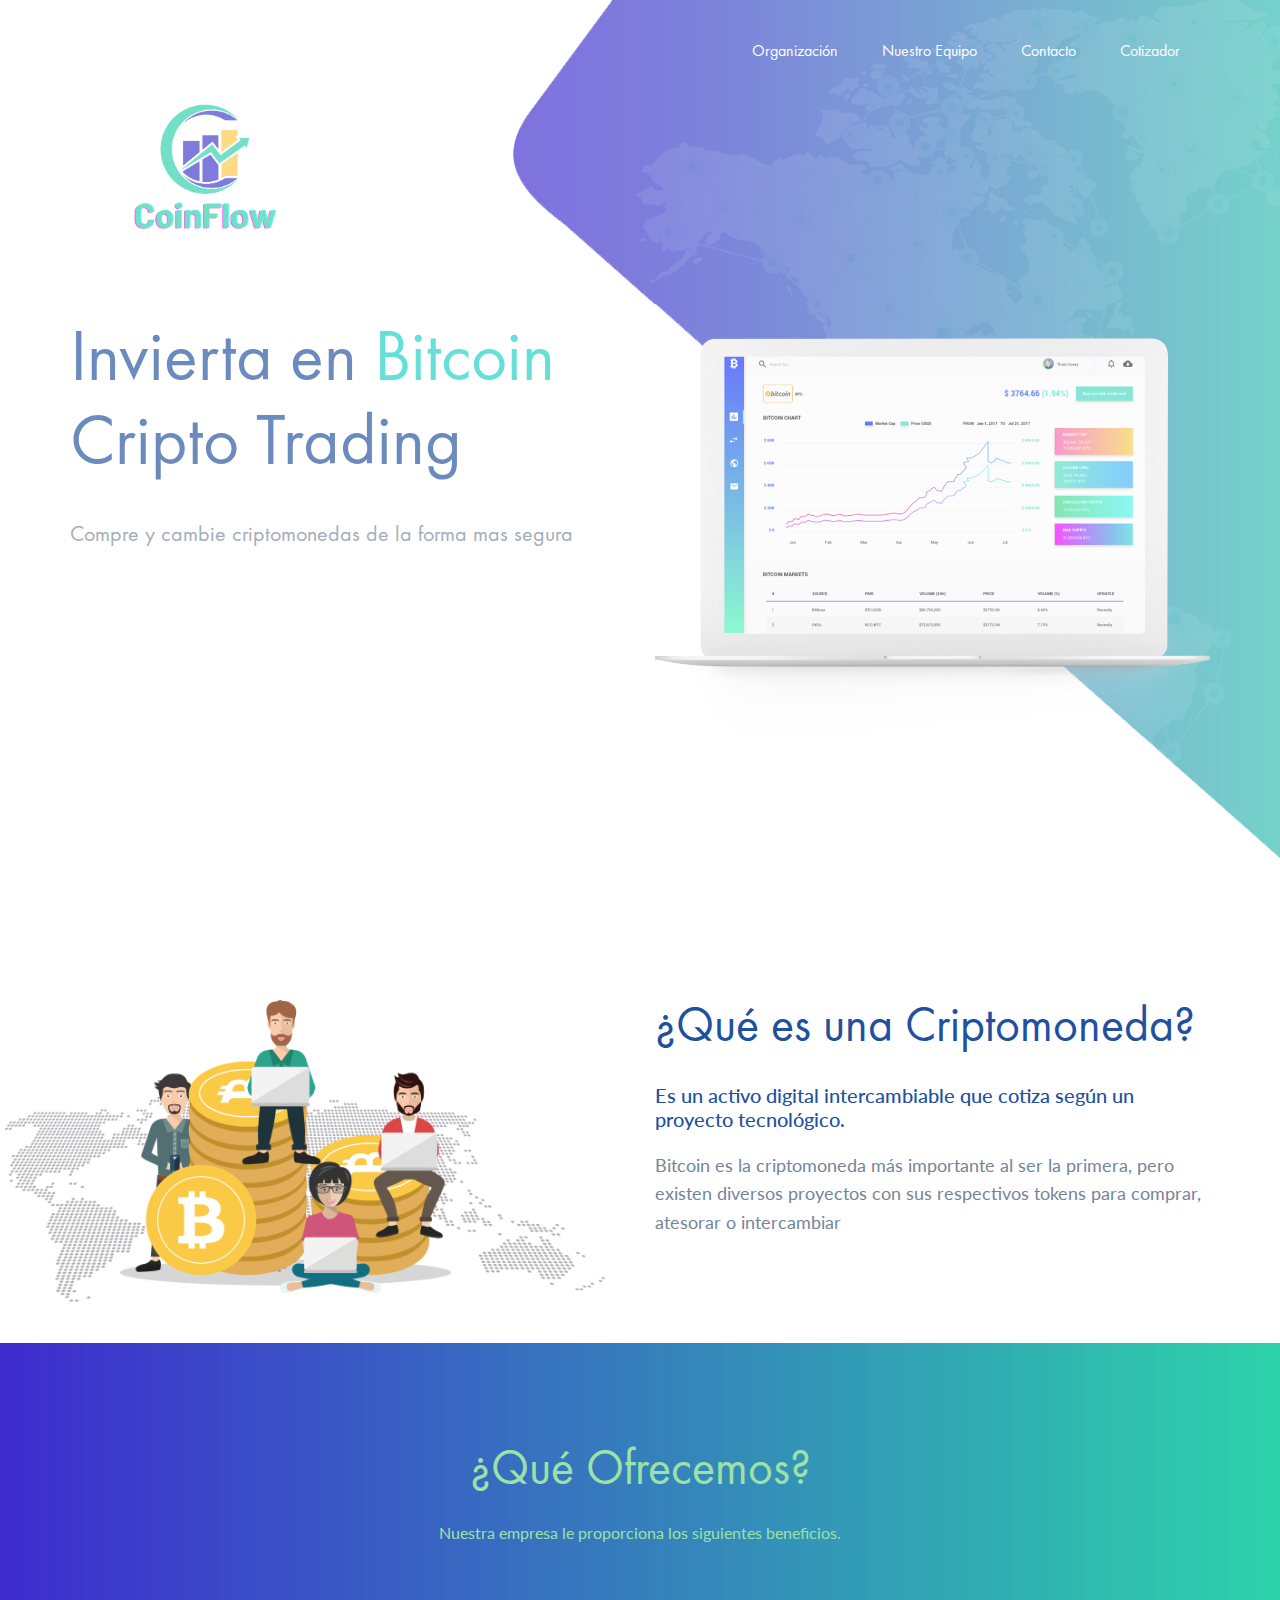
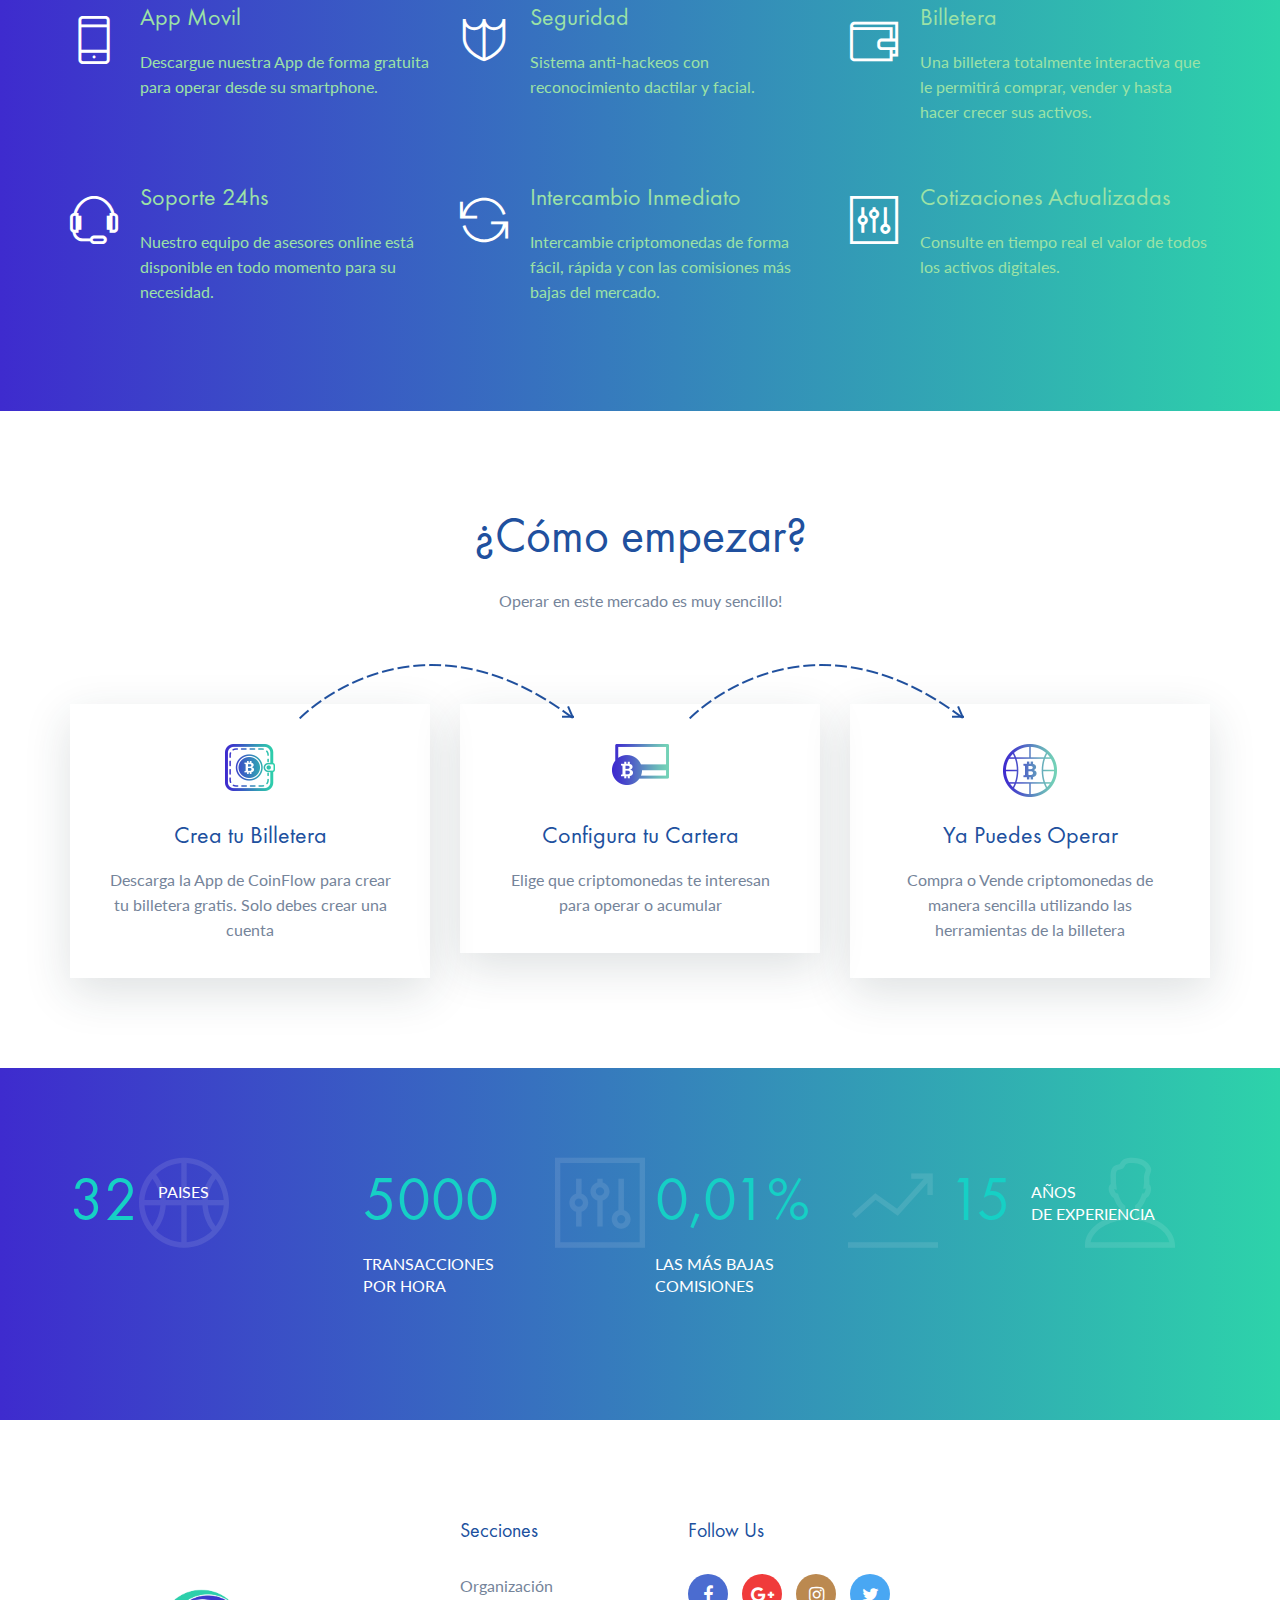
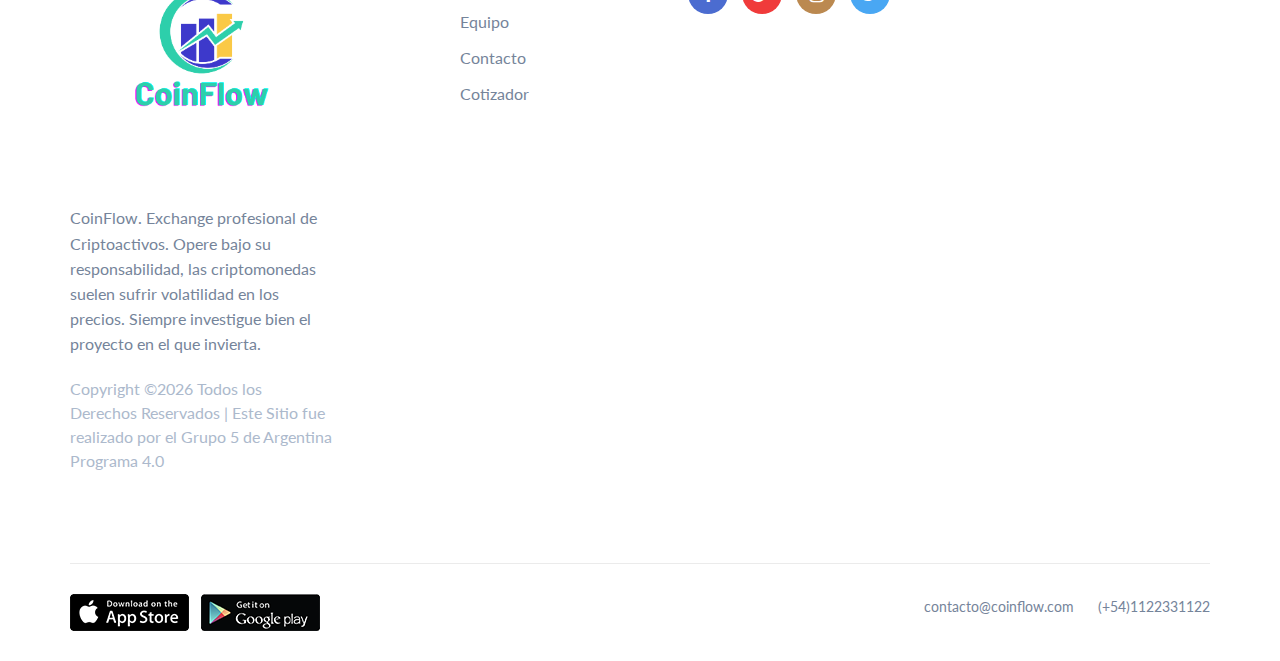
==== commit 3cbf120d: "elimine carpetas dentro de 'cripto', di estilos al organizacion.html" ====
--- a/Home/index.html
+++ b/Home/index.html
@@ -37,7 +37,7 @@
 			<a href="" class="user"><i class="fa fa-user"></i></a>
 			<nav class="main-menu">
 				<ul class="menu-list">
-					<li><a href="../Secciones/cripto/index.html">Organización</a></li>
+					<li><a href="../Secciones/Organizacion/organizacion.html">Organización</a></li>
 					<li><a href="../Secciones/Nuestro Equipo-20230413T025126Z-001/Nuestro Equipo/Index.QS1.html">Nuestro Equipo</a></li>
 					<li><a href="../Secciones/Formulario de Contacto/formulario.html">Contacto</a></li>
 					<li><a href="../Secciones/Cotizador/index.html">Cotizador</a></li>
@@ -225,10 +225,10 @@
 				<div class="col-md-6 col-lg-2 offset-lg-1 footer-widget">
 					<h5 class="widget-title">Secciones</h5>
 					<ul>
-						<li><a href="#">Organización</a></li>
-						<li><a href="#">Equipo</a></li>
-						<li><a href="#">Contacto</a></li>
-						<li><a href="#">Cotizador</a></li>
+						<li><a href="/trabajo-final/Secciones/Organizacion/organizacion.html">Organización</a></li>
+						<li><a href="/trabajo-final/Secciones/Nuestro Equipo-20230413T025126Z-001/Nuestro Equipo/Index.QS1.html">Equipo</a></li>
+						<li><a href="/trabajo-final/Secciones/Formulario de Contacto/formulario.html">Contacto</a></li>
+						<li><a href="/trabajo-final/Secciones/Cotizador/index.html">Cotizador</a></li>
 					</ul>
 				</div>
 				<div class="col-md-6 col-lg-3 footer-widget pl-lg-5 pl-3">
